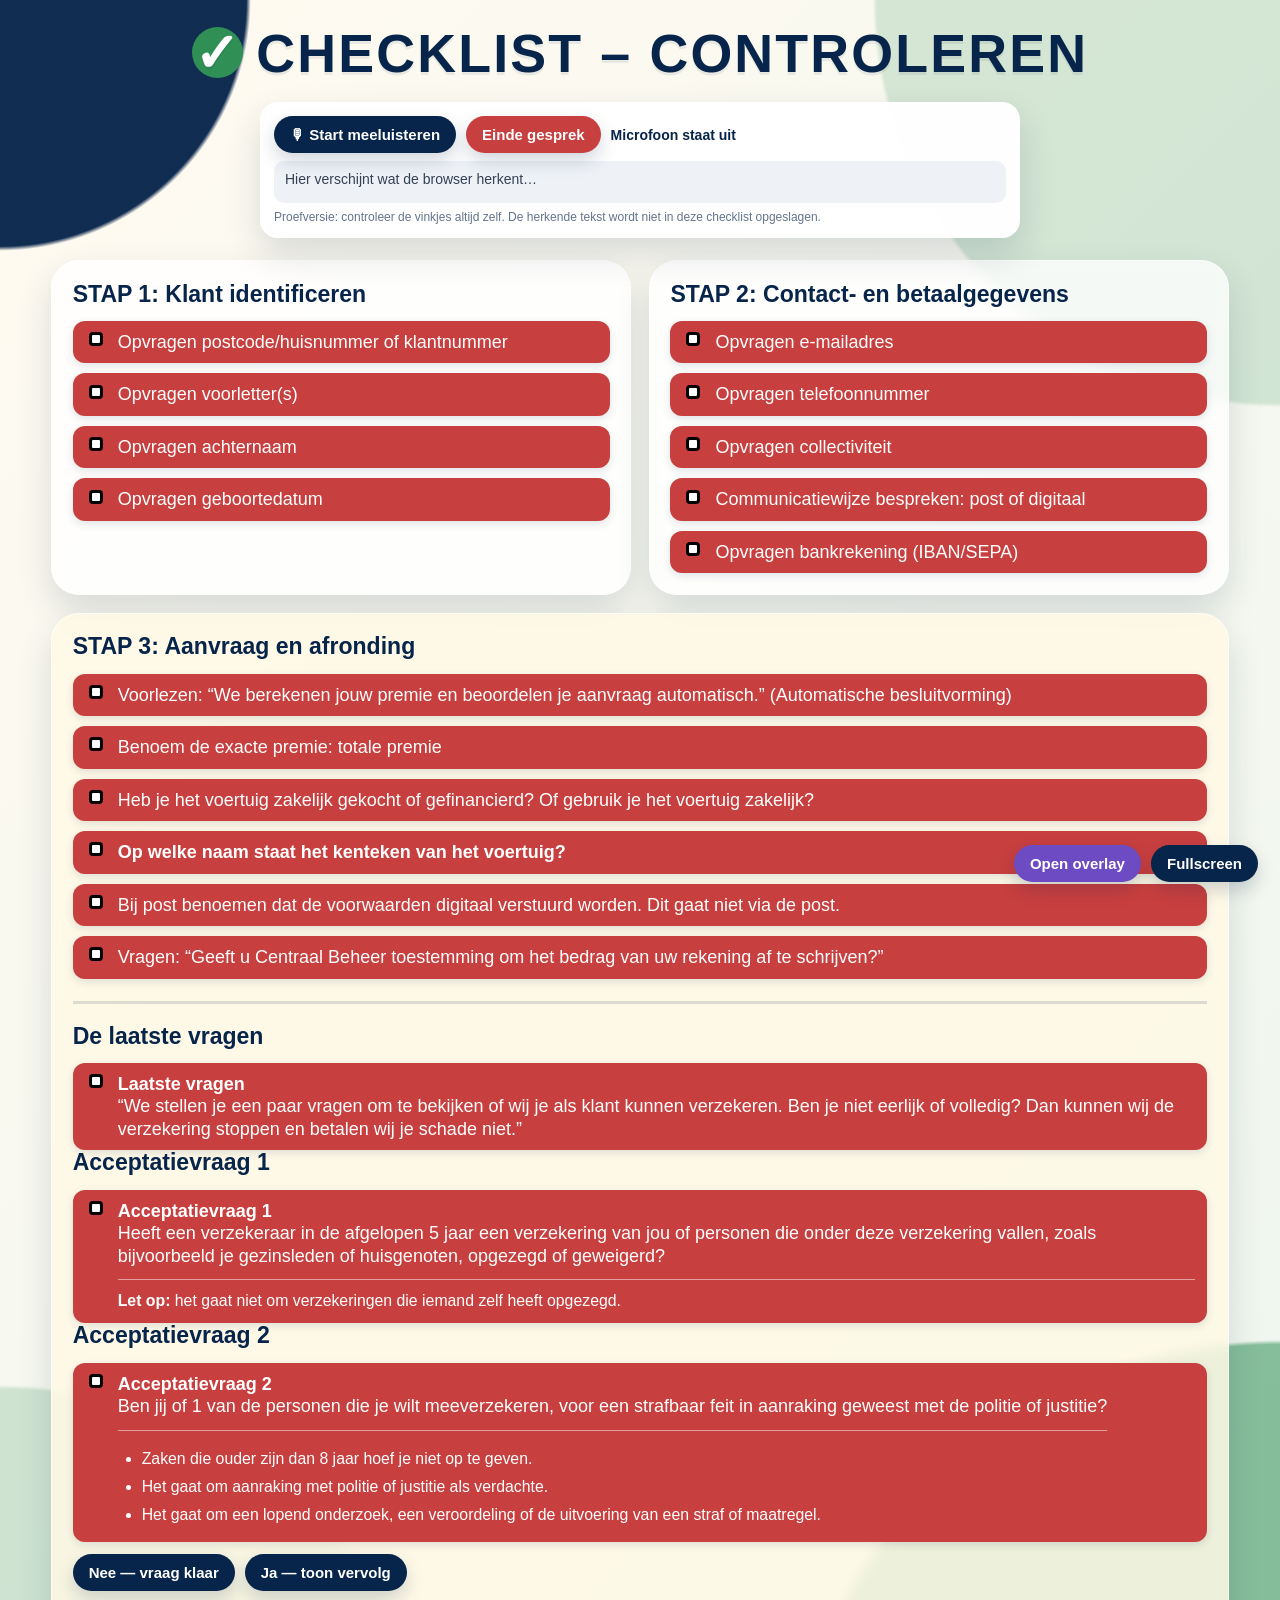
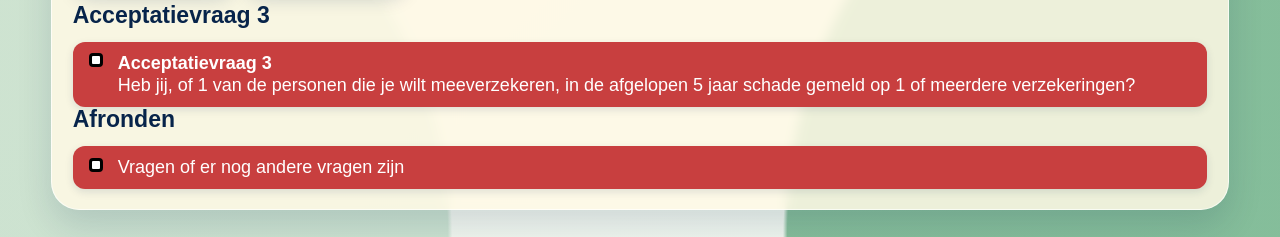
==== index.html @ 8cf4a61c "Improve compliance speech reset and vehicle detection" ====
<!doctype html>
<html lang="nl">
<head>
  <meta charset="utf-8">
  <meta name="viewport" content="width=device-width, initial-scale=1">
  <title>Checklist – Controleren</title>
  <style>
    :root {
      --navy: #07244a;
      --green: #2f8f55;
      --gold: #d8a319;
      --bg: #f7f3e9;
      --card: rgba(255,255,255,.78);
      --shadow: 0 16px 35px rgba(7, 36, 74, .14);
    }

    * { box-sizing: border-box; }

    body {
      margin: 0;
      min-height: 100vh;
      font-family: Arial, Helvetica, sans-serif;
      color: var(--navy);
      background:
        radial-gradient(circle at top left, rgba(7,36,74,.96) 0 11%, transparent 11.2%),
        radial-gradient(circle at top right, rgba(47,143,85,.18) 0 18%, transparent 18.2%),
        radial-gradient(circle at bottom right, rgba(47,143,85,.55) 0 22%, transparent 22.2%),
        radial-gradient(circle at bottom left, rgba(47,143,85,.20) 0 20%, transparent 20.2%),
        linear-gradient(135deg, #fffaf0, #edf6ef);
      overflow: auto;
    }

    .page {
      width: 100vw;
      min-height: 100vh;
      padding: clamp(18px, 2.1vw, 36px);
      display: flex;
      flex-direction: column;
      gap: clamp(14px, 1.7vw, 26px);
    }

    header {
      text-align: center;
      flex: 0 0 auto;
    }

    h1 {
      margin: 0;
      font-size: clamp(32px, 4.2vw, 72px);
      letter-spacing: .04em;
      text-transform: uppercase;
      line-height: 1;
      text-shadow: 0 3px 0 rgba(7,36,74,.08);
    }

    .tick {
      display: inline-grid;
      place-items: center;
      width: .95em;
      height: .95em;
      border-radius: 50%;
      background: var(--green);
      color: white;
      margin-right: .25em;
      font-weight: 900;
    }

    main {
      flex: 1 1 auto;
      display: grid;
      grid-template-columns: 1fr 1fr;
      gap: clamp(14px, 1.4vw, 24px);
      align-content: center;
      max-width: 1500px;
      width: min(92vw, 1500px);
      margin: 0 auto;
    }

    .card {
      background: var(--card);
      border-radius: 28px;
      padding: clamp(18px, 1.6vw, 28px);
      box-shadow: var(--shadow);
      backdrop-filter: blur(6px);
      border: 1px solid rgba(255,255,255,.65);
      min-height: 165px;
    }

    .wide {
      grid-column: 1 / -1;
      background: rgba(255, 249, 229, .85);
    }

    .acceptance-section {
      margin-top: 22px;
      padding-top: 20px;
      border-top: 3px solid rgba(7,36,74,.14);
    }

    .acceptance-intro,
    .question-note,
    .yes-options {
      margin: 10px 0;
      padding: 14px 16px;
      border-radius: 14px;
      color: #182b45;
      background: rgba(255,255,255,.72);
      font-size: clamp(16px, 1.15vw, 21px);
      line-height: 1.45;
    }

    .question-note { background: #fff5d6; }

    .question-subtext {
      display: block;
      margin-top: 12px;
      padding-top: 10px;
      border-top: 1px solid rgba(255,255,255,.5);
      font-size: .88em;
      line-height: 1.45;
    }

    .question-subtext ul {
      margin: 7px 0 0;
      padding-left: 24px;
    }

    .question-subtext li { margin: 5px 0; }

    .answer-buttons {
      display: flex;
      gap: 10px;
      margin: 12px 0;
    }

    .answer-buttons button.selected { outline: 4px solid var(--gold); }

    .yes-options[hidden] { display: none; }

    .yes-options ol {
      margin: 8px 0 0;
      padding-left: 28px;
    }

    .yes-options li { margin: 7px 0; }

    h2 {
      margin: 0 0 14px;
      font-size: clamp(22px, 1.8vw, 34px);
      line-height: 1.1;
    }

    .checks {
      display: grid;
      gap: 10px;
    }

    .checkline {
      display: flex;
      align-items: flex-start;
      gap: 12px;
      font-size: clamp(18px, 1.35vw, 25px);
      line-height: 1.25;
      cursor: pointer;
      user-select: none;
      padding: 10px 12px;
      border-radius: 12px;
      color: white;
      background: #c83f3f;
      box-shadow: 0 3px 8px rgba(7, 36, 74, .12);
      transition: background-color .18s ease, transform .12s ease;
    }

    .checkline:hover { transform: translateY(-1px); }

    .checkline:has(input[type="checkbox"]:checked) {
      background: var(--green);
    }

    input[type="checkbox"] {
      appearance: none;
      width: 1.05em;
      height: 1.05em;
      margin-top: .1em;
      border: 3px solid currentColor;
      border-radius: 4px;
      background: white;
      flex: 0 0 auto;
      display: grid;
      place-items: center;
      cursor: pointer;
    }

    input[type="checkbox"]::after {
      content: "✓";
      color: var(--green);
      font-size: .85em;
      font-weight: 900;
      transform: scale(0);
      transition: transform .12s ease;
    }

    input[type="checkbox"]:checked {
      background: white;
      border-color: white;
    }

    input[type="checkbox"]:checked::after {
      transform: scale(1);
    }

    input[type="checkbox"]:checked + span {
      text-decoration: none;
      opacity: 1;
    }

    .buttons {
      position: fixed;
      right: 22px;
      bottom: 18px;
      display: flex;
      gap: 10px;
    }

    button {
      border: 0;
      border-radius: 999px;
      padding: 10px 16px;
      font-size: 15px;
      font-weight: 700;
      color: white;
      background: var(--navy);
      cursor: pointer;
      box-shadow: 0 8px 18px rgba(7,36,74,.18);
    }

    button:hover { filter: brightness(1.1); }

    button:disabled {
      cursor: default;
      opacity: .75;
    }

    #endButton { background: #c83f3f; }

    #overlayButton { background: #6d4bc3; }

    .speech-panel {
      position: sticky;
      top: 10px;
      width: min(760px, 92vw);
      margin: 0 auto;
      padding: 14px;
      border-radius: 18px;
      background: rgba(255,255,255,.94);
      box-shadow: var(--shadow);
      z-index: 10;
      transition: width .2s ease, padding .2s ease;
    }

    .speech-panel.listening {
      width: min(420px, 92vw);
      padding: 10px 12px;
    }

    .speech-panel.listening .speech-controls { margin-bottom: 0; }

    .speech-panel.listening #transcript,
    .speech-panel.listening .speech-note {
      display: none;
    }

    .speech-controls {
      display: flex;
      flex-wrap: wrap;
      align-items: center;
      gap: 10px;
      margin-bottom: 8px;
    }

    #listenButton.listening { background: #c83f3f; }

    #listenStatus {
      font-size: 14px;
      font-weight: 700;
    }

    #transcript {
      min-height: 42px;
      max-height: 86px;
      overflow-y: auto;
      padding: 9px 11px;
      border-radius: 10px;
      color: #334155;
      background: #eef2f7;
      font-size: 14px;
      line-height: 1.35;
    }

    .speech-note {
      margin: 7px 0 0;
      color: #64748b;
      font-size: 12px;
    }

    @media (max-width: 900px) {
      body { overflow: auto; }
      .page { height: auto; min-height: 100vh; }
      main { grid-template-columns: 1fr; }
      .wide { grid-column: auto; }
      .speech-panel { width: min(760px, 92vw); }
      .speech-panel.listening { width: min(420px, 92vw); }
    }
  </style>
</head>
<body>
  <div class="page">
    <header>
      <h1><span class="tick">✓</span>Checklist – Controleren</h1>
    </header>

    <aside class="speech-panel" aria-label="Spraakherkenning">
      <div class="speech-controls">
        <button id="listenButton" type="button" onclick="startListening()">🎙 Start meeluisteren</button>
        <button id="endButton" type="button" onclick="endConversation()">Einde gesprek</button>
        <span id="listenStatus">Microfoon staat uit</span>
      </div>
      <div id="transcript" aria-live="polite">Hier verschijnt wat de browser herkent…</div>
      <p class="speech-note">Proefversie: controleer de vinkjes altijd zelf. De herkende tekst wordt niet in deze checklist opgeslagen.</p>
    </aside>

    <main>
      <section class="card">
        <h2>STAP 1: Klant identificeren</h2>
        <div class="checks">
          <label class="checkline"><input type="checkbox" id="check_1_0"><span>Opvragen postcode/huisnummer of klantnummer</span></label>
          <label class="checkline"><input type="checkbox" id="check_1_1"><span>Opvragen voorletter(s)</span></label>
          <label class="checkline"><input type="checkbox" id="check_1_2"><span>Opvragen achternaam</span></label>
          <label class="checkline"><input type="checkbox" id="check_1_3"><span>Opvragen geboortedatum</span></label>
        </div>
      </section>

      <section class="card">
        <h2>STAP 2: Contact- en betaalgegevens</h2>
        <div class="checks">
          <label class="checkline"><input type="checkbox" id="check_2_0"><span>Opvragen e-mailadres</span></label>
          <label class="checkline"><input type="checkbox" id="check_2_1"><span>Opvragen telefoonnummer</span></label>
          <label class="checkline"><input type="checkbox" id="check_2_2"><span>Opvragen collectiviteit</span></label>
          <label class="checkline"><input type="checkbox" id="check_2_4"><span>Communicatiewijze bespreken: post of digitaal</span></label>
          <label class="checkline"><input type="checkbox" id="check_2_3"><span>Opvragen bankrekening (IBAN/SEPA)</span></label>
        </div>
      </section>

      <section class="card wide">
        <h2>STAP 3: Aanvraag en afronding</h2>
        <div class="checks">
          <label class="checkline"><input type="checkbox" id="check_3_0"><span>Voorlezen: “We berekenen jouw premie en beoordelen je aanvraag automatisch.” (Automatische besluitvorming)</span></label>
          <label class="checkline"><input type="checkbox" id="check_3_1"><span>Benoem de exacte premie: totale premie</span></label>
          <label class="checkline"><input type="checkbox" id="check_3_1a"><span>Heb je het voertuig zakelijk gekocht of gefinancierd? Of gebruik je het voertuig zakelijk?</span></label>
          <label class="checkline"><input type="checkbox" id="check_3_1b"><span><strong>Op welke naam staat het kenteken van het voertuig?</strong></span></label>
          <label class="checkline"><input type="checkbox" id="check_3_2"><span>Bij post benoemen dat de voorwaarden digitaal verstuurd worden. Dit gaat niet via de post.</span></label>
          <label class="checkline"><input type="checkbox" id="check_3_3"><span>Vragen: “Geeft u Centraal Beheer toestemming om het bedrag van uw rekening af te schrijven?”</span></label>
        </div>

        <div class="acceptance-section">
          <h2>De laatste vragen</h2>
          <label class="checkline">
            <input type="checkbox" id="check_3_4">
            <span><strong>Laatste vragen</strong><br>“We stellen je een paar vragen om te bekijken of wij je als klant kunnen verzekeren. Ben je niet eerlijk of volledig? Dan kunnen wij de verzekering stoppen en betalen wij je schade niet.”</span>
          </label>

          <h2>Acceptatievraag 1</h2>
          <label class="checkline">
            <input type="checkbox" id="check_3_5">
            <span><strong>Acceptatievraag 1</strong><br>Heeft een verzekeraar in de afgelopen 5 jaar een verzekering van jou of personen die onder deze verzekering vallen, zoals bijvoorbeeld je gezinsleden of huisgenoten, opgezegd of geweigerd?
              <span class="question-subtext"><strong>Let op:</strong> het gaat niet om verzekeringen die iemand zelf heeft opgezegd.</span>
            </span>
          </label>

          <h2>Acceptatievraag 2</h2>
          <label class="checkline">
            <input type="checkbox" id="check_3_6">
            <span><strong>Acceptatievraag 2</strong><br>Ben jij of 1 van de personen die je wilt meeverzekeren, voor een strafbaar feit in aanraking geweest met de politie of justitie?
              <span class="question-subtext">
                <ul>
                  <li>Zaken die ouder zijn dan 8 jaar hoef je niet op te geven.</li>
                  <li>Het gaat om aanraking met politie of justitie als verdachte.</li>
                  <li>Het gaat om een lopend onderzoek, een veroordeling of de uitvoering van een straf of maatregel.</li>
                </ul>
              </span>
            </span>
          </label>
          <div class="answer-buttons" aria-label="Antwoord op acceptatievraag 2">
            <button type="button" id="criminalNo" onclick="setCriminalAnswer(false)">Nee — vraag klaar</button>
            <button type="button" id="criminalYes" onclick="setCriminalAnswer(true)">Ja — toon vervolg</button>
          </div>
          <div class="yes-options" id="criminalOptions" hidden>
            <label class="checkline">
              <input type="checkbox" id="check_3_6_sub">
              <span><strong>Vervolg bij antwoord “Ja”</strong><br>Lees alle onderstaande subcategorieën voor.</span>
            </label>
            <ol>
              <li>Ontzegging van de rij- of vaarbevoegdheid (alleen bij verkeersproducten)</li>
              <li>Diefstal, inbraak, verduistering, heling, bedrog, oplichting, valsheid in geschrifte</li>
              <li>Vernieling, brandstichting, bedreiging, afpersing, chantage, stalking, gewapende overval</li>
              <li>Mishandeling, doodslag, moord</li>
              <li>Vrijheidsberoving, mensenhandel</li>
              <li>Aanranding, verkrachting, ontucht met minderjarigen, bezit van kinderporno</li>
              <li>Bezit of handel in wapens, munitie, vuurwerk</li>
              <li>Bezit, kweken, vervaardigen, handelen, doorvoeren of invoeren van drugs</li>
              <li>Misdrijven die te maken hebben met terrorisme, witwassen of deelname aan een criminele organisatie</li>
              <li>Milieumisdrijven</li>
              <li>Alle vormen van fraude en cybercriminaliteit</li>
            </ol>
          </div>

          <h2>Acceptatievraag 3</h2>
          <label class="checkline">
            <input type="checkbox" id="check_3_7">
            <span><strong>Acceptatievraag 3</strong><br>Heb jij, of 1 van de personen die je wilt meeverzekeren, in de afgelopen 5 jaar schade gemeld op 1 of meerdere verzekeringen?</span>
          </label>

          <h2>Afronden</h2>
          <label class="checkline"><input type="checkbox" id="check_3_8"><span>Vragen of er nog andere vragen zijn</span></label>
        </div>
      </section>
    </main>

    <div class="buttons">
      <button id="overlayButton" type="button" onclick="openOverlay()">Open overlay</button>
      <button onclick="toggleFullscreen()">Fullscreen</button>
    </div>
  </div>

  <script>
    const boxes = Array.from(document.querySelectorAll('input[type="checkbox"]'));
    const SpeechRecognition = window.SpeechRecognition || window.webkitSpeechRecognition;
    const listenButton = document.getElementById("listenButton");
    const listenStatus = document.getElementById("listenStatus");
    const transcript = document.getElementById("transcript");
    let recognition = null;
    let isListening = false;
    let rollingFinalText = "";
    let overlayWindow = null;
    let overlayOpenOnly = true;
    const strictWordProgress = {};
    const strictPreviewProgress = {};

    const vehicleObjects = [
      { key: "bestelauto", label: "bestelauto", article: "de", aliases: ["bestelauto", "bestelwagen"] },
      { key: "motor", label: "motor", article: "de", aliases: ["motorfiets", "motor"] },
      { key: "brommer", label: "brommer", article: "de", aliases: ["bromfiets", "brommer"] },
      { key: "snorfiets", label: "snorfiets", article: "de", aliases: ["snorfiets"] },
      { key: "scooter", label: "scooter", article: "de", aliases: ["scooter"] },
      { key: "camper", label: "camper", article: "de", aliases: ["camper", "kampeerauto"] },
      { key: "caravan", label: "caravan", article: "de", aliases: ["caravan"] },
      { key: "aanhanger", label: "aanhanger", article: "de", aliases: ["aanhangwagen", "aanhanger", "trailer"] },
      { key: "oldtimer", label: "oldtimer", article: "de", aliases: ["oldtimer"] },
      { key: "auto", label: "auto", article: "de", aliases: ["personenauto", "auto", "wagen"] }
    ];
    const genericVehicleObject = { key: "voertuig", label: "voertuig", article: "het", aliases: [] };
    let currentVehicleObject = genericVehicleObject;

    function vehiclePhrase() {
      return `${currentVehicleObject.article} ${currentVehicleObject.label}`;
    }

    function detectVehicleObject(text) {
      const normalized = normalizeSpeech(text);
      if (!normalized) return null;
      const matches = [];
      vehicleObjects.forEach(object => object.aliases.forEach(alias => {
        const term = normalizeSpeech(alias);
        const pattern = new RegExp(`(^|\\s)${term.replace(/[.*+?^${}()|[\\]\\]/g, "\\$&")}($|\\s)`);
        if (pattern.test(normalized)) matches.push({ object, length: term.length });
      }));
      matches.sort((a, b) => b.length - a.length);
      return matches[0]?.object || null;
    }

    function containsVehicleObject(text) {
      return Boolean(detectVehicleObject(text));
    }

    function updateVehicleObjectUI() {
      const phrase = vehiclePhrase();
      const businessBox = document.getElementById("check_3_1a");
      const registrationBox = document.getElementById("check_3_1b");
      const businessText = `Heb je ${phrase} zakelijk gekocht of gefinancierd? Of gebruik je ${phrase} zakelijk?`;
      const registrationText = `Op welke naam staat het kenteken van ${phrase}?`;

      const businessLabel = businessBox?.closest(".checkline")?.querySelector(":scope > span");
      if (businessLabel) businessLabel.textContent = businessText;
      const registrationLabel = registrationBox?.closest(".checkline")?.querySelector(":scope > span");
      if (registrationLabel) registrationLabel.innerHTML = `<strong>${registrationText}</strong>`;

      if (overlayWindow && !overlayWindow.closed) {
        const businessOverlay = overlayWindow.document.querySelector('[data-check-id="check_3_1a"] > span');
        if (businessOverlay) businessOverlay.textContent = businessText;
        const registrationOverlay = overlayWindow.document.querySelector('[data-check-id="check_3_1b"] > span');
        if (registrationOverlay) registrationOverlay.innerHTML = `<strong>${registrationText}</strong>`;
      }
    }

    function setVehicleObject(object) {
      if (!object || currentVehicleObject.key === object.key) return;
      currentVehicleObject = object;
      updateVehicleObjectUI();
    }

    function resetVehicleObject() {
      currentVehicleObject = genericVehicleObject;
      updateVehicleObjectUI();
    }

    function updateVehicleObjectFromSpeech(text) {
      if (!document.getElementById("check_3_0")?.checked) return;
      const detected = detectVehicleObject(text);
      if (detected) setVehicleObject(detected);
    }

    const strictReadingTargets = {
      check_3_4: "We stellen je een paar vragen om te bekijken of wij je als klant kunnen verzekeren. Ben je niet eerlijk of volledig? Dan kunnen wij de verzekering stoppen en betalen wij je schade niet.",
      check_3_5: "Heeft een verzekeraar in de afgelopen 5 jaar een verzekering van jou of personen die onder deze verzekering vallen, zoals bijvoorbeeld je gezinsleden of huisgenoten, opgezegd of geweigerd? Het gaat niet om verzekeringen die iemand zelf heeft opgezegd.",
      check_3_6: "Ben jij of 1 van de personen die je wilt meeverzekeren, voor een strafbaar feit in aanraking geweest met de politie of justitie? Zaken die ouder zijn dan 8 jaar hoef je niet op te geven. Het gaat om aanraking met politie of justitie als verdachte. Het gaat om een lopend onderzoek, een veroordeling of de uitvoering van een straf of maatregel.",
      check_3_6_sub: "Ontzegging van de rij- of vaarbevoegdheid alleen bij verkeersproducten. Diefstal, inbraak, verduistering, heling, bedrog, oplichting, valsheid in geschrifte. Vernieling, brandstichting, bedreiging, afpersing, chantage, stalking, gewapende overval. Mishandeling, doodslag, moord. Vrijheidsberoving, mensenhandel. Aanranding, verkrachting, ontucht met minderjarigen, bezit van kinderporno. Bezit of handel in wapens, munitie, vuurwerk. Bezit, kweken, vervaardigen, handelen, doorvoeren of invoeren van drugs. Misdrijven die te maken hebben met terrorisme, witwassen of deelname aan een criminele organisatie. Milieumisdrijven. Alle vormen van fraude en cybercriminaliteit.",
      check_3_7: "Heb jij, of 1 van de personen die je wilt meeverzekeren, in de afgelopen 5 jaar schade gemeld op 1 of meerdere verzekeringen?",
      check_3_8: "Heeft u nog andere vragen?"
    };

    const speechRules = {
      check_1_0: ["postcode", "huisnummer", "klantnummer"],
      check_1_1: ["voorletter", "voorletters", "initialen"],
      check_1_2: ["achternaam", "familienaam"],
      check_1_3: ["geboortedatum", "wanneer bent u geboren"],
      check_2_0: ["e-mailadres", "emailadres", "e mail adres"],
      check_2_1: ["telefoonnummer", "mobiele nummer"],
      check_2_2: ["collectief", "collectiviteit"],
      check_2_3: ["bankrekening", "iban", "sepa", "rekeningnummer"],
      check_2_4: ["communicatiewijze", "communicatie wijze", "communicatievoorkeur", "communicatie voorkeur", "wijze staat digitaal", "communicatie staat digitaal", "wijze is post", "wijze is digitaal", "post of digitaal"],
      check_3_0: ["berekenen jouw premie", "beoordelen je aanvraag automatisch", "automatische besluitvorming"],
      check_3_1: ["exacte premie", "totale premie", "totaalpremie", "de premie is", "jouw premie wordt", "uw premie wordt"],
      check_3_1a: ["zakelijk gekocht", "zakelijk gefinancierd", "zakelijk"],
      check_3_1b: ["op welke naam staat het kenteken", "naam staat het kenteken", "kenteken staat op naam"],
      check_3_2: ["voorwaarden digitaal", "niet via de post", "niet per post"],
      check_3_3: ["centraal beheer toestemming", "bedrag van uw rekening af te schrijven", "toestemming om af te schrijven"],
      check_3_4: ["betalen wij je schade niet", "betalen we je schade niet"],
      check_3_5: ["zelf heeft opgezegd", "zelf hebben opgezegd"],
      check_3_6: ["uitvoering van een straf of maatregel"],
      check_3_6_sub: ["fraude en cybercriminaliteit"],
      check_3_7: ["een of meerdere verzekeringen", "1 of meerdere verzekeringen"],
      check_3_8: ["nog andere vragen", "heeft u nog vragen", "kan ik nog ergens mee helpen"]
    };

    function normalizeSpeech(text) {
      return text
        .toLocaleLowerCase("nl-NL")
        .normalize("NFD")
        .replace(/[\u0300-\u036f]/g, "")
        .replace(/[^a-z0-9]+/g, " ")
        .replace(/\s+/g, " ")
        .trim();
    }

    function normalizeStrictWord(word) {
      const normalized = normalizeSpeech(word);
      const numbers = { een:"1", vijf:"5", acht:"8" };
      const politeVariants = {
        je:"u_vorm", jij:"u_vorm", jou:"u_vorm", jouw:"u_vorm", u:"u_vorm", uw:"u_vorm",
        bent:"ben", heeft:"heb", hoeft:"hoef", wil:"wilt",
        bekijken:"kijken", we:"wij"
      };
      return numbers[normalized] || politeVariants[normalized] || normalized;
    }

    function strictWords(id) {
      return (strictReadingTargets[id] || "").split(/\s+/).filter(Boolean);
    }

    function strictTokens(id) {
      return strictWords(id).map(normalizeStrictWord).filter(Boolean);
    }

    function strictSpokenTokens(text) {
      const normalized = normalizeSpeech(text)
        // Toegestane natuurlijke varianten in de introductie van de laatste vragen.
        .replace(/\bbetalen\s+(?:we|wij)\s+de\s+schade\s+niet\b/g, "betalen wij je schade niet")
        // Edge splitst Nederlandse samenstellingen soms in twee woorden of
        // herkent het enkelvoud terwijl de zichtbare tekst meervoud gebruikt.
        .replace(/\bverkeers\s*product(?:en)?\b/g, "verkeersproducten")
        .replace(/\bvaar\s+bevoegdheid\b/g, "vaarbevoegdheid")
        .replace(/\brij\s+bevoegdheid\b/g, "rijbevoegdheid");
      return normalized.split(/\s+/).filter(Boolean).map(normalizeStrictWord);
    }

    function calculateStrictProgress(box, text, startProgress) {
      const expected = strictTokens(box.id);
      const spoken = strictSpokenTokens(text);
      let progress = startProgress || 0;
      spoken.forEach(word => {
        // Bij acceptatievraag 2 mag de tweede inleiding worden samengevoegd:
        // "...als verdachte, een lopend onderzoek..." is gelijkwaardig aan
        // "...als verdachte. Het gaat om een lopend onderzoek...".
        const maySkipRepeatedIntro = box.id === "check_3_6" &&
          expected[progress - 1] === "verdachte" &&
          expected[progress] === "het" &&
          expected[progress + 1] === "gaat" &&
          expected[progress + 2] === "om" &&
          word === expected[progress + 3];
        if (maySkipRepeatedIntro) progress += 3;
        if (progress < expected.length && word === expected[progress]) progress++;
      });
      return progress;
    }

    function hasAny(text, alternatives) {
      return alternatives.some(value => text.includes(value));
    }

    const flexibleMatchers = {
      check_2_0: text => hasAny(text, ["e mail adres", "email adres", "emailadres", "e mailadres", "mail adres", "mailadres"]),
      check_2_4: text => hasAny(text, ["communicatiewijze", "communicatie wijze", "communicatievoorkeur", "communicatie voorkeur"]) && hasAny(text, ["post", "digitaal"]),
      check_3_0: text => text.includes("premie") && hasAny(text, ["automatisch", "beoordelen", "besluitvorming"]),
      check_3_1: text => text.includes("premie") && hasAny(text, ["exacte", "totaal", "totale"]),
      check_3_1a: text => text.includes("zakelijk") && (containsVehicleObject(text) || currentVehicleObject.key !== "voertuig"),
      check_3_1b: text => text.includes("kenteken") && hasAny(text, ["welke naam", "op naam", "naam staat"]),
      check_3_2: text => text.includes("voorwaarden") && hasAny(text, ["digitaal", "niet via de post", "niet per post"]),
      check_3_3: text => text.includes("toestemming") && hasAny(text, ["afschrijven", "af te schrijven", "rekening"]),
      check_3_4: text => hasAny(text, ["eerlijk", "volledig"]) && hasAny(text, ["schade niet", "verzekering stoppen"]),
      check_3_5: text => text.includes("zelf") && text.includes("verzeker") && hasAny(text, ["opgezegd", "op gezegd", "opzegde"]),
      check_3_6: text => hasAny(text, ["uitvoering", "uitvoeren", "uitvoer"]) && hasAny(text, ["straf", "maatregel"]),
      check_3_6_sub: text => hasAny(text, ["fraude en cybercriminaliteit", "fraude of cybercriminaliteit", "cyber criminaliteit"]),
      check_3_7: text => hasAny(text, ["schade gemeld", "schades gemeld", "schademelding"]) && text.includes("verzeker")
    };

    boxes.forEach(box => {
      const saved = localStorage.getItem("werkcheck_" + box.id);
      box.checked = saved === "true";
      box.addEventListener("change", () => {
        localStorage.setItem("werkcheck_" + box.id, box.checked);
        if (!box.checked && strictReadingTargets[box.id]) {
          strictWordProgress[box.id] = 0;
          strictPreviewProgress[box.id] = 0;
        }
        // Woorden die bij de vorige actieve regel zijn uitgesproken mogen
        // nooit doorschuiven naar de volgende rode balk.
        rollingFinalText = "";
        syncOverlay();
      });
    });

    function detectCommunicationMode(text) {
      const normalized = normalizeSpeech(text);
      const mentionsPost = /\bpost\b/.test(normalized);
      const mentionsDigital = /\bdigitaal\b/.test(normalized);
      if (mentionsPost && !mentionsDigital) return "post";
      if (mentionsDigital && !mentionsPost) return "digital";
      return null;
    }

    function applyCommunicationMode(mode) {
      const conditionBox = document.getElementById("check_3_2");
      const conditionRow = conditionBox.closest(".checkline");
      conditionRow.hidden = mode !== "post";

      if (mode === "digital" && !conditionBox.checked) {
        conditionBox.checked = true;
        conditionBox.dispatchEvent(new Event("change"));
      }
      if (mode === "post" && conditionBox.checked) {
        conditionBox.checked = false;
        conditionBox.dispatchEvent(new Event("change"));
      }
      syncOverlay();
    }

    function setCommunicationMode(mode) {
      if (mode) localStorage.setItem("communication_mode", mode);
      else localStorage.removeItem("communication_mode");
      applyCommunicationMode(mode);
    }

    function resetChecks() {
      boxes.forEach(box => {
        box.checked = false;
        localStorage.setItem("werkcheck_" + box.id, "false");
        if (strictReadingTargets[box.id]) {
          strictWordProgress[box.id] = 0;
          strictPreviewProgress[box.id] = 0;
        }
      });
      resetVehicleObject();
      setCommunicationMode(null);
      setCriminalAnswer(null);
      syncOverlay();
    }

    function setCriminalAnswer(answer) {
      const options = document.getElementById("criminalOptions");
      const yesButton = document.getElementById("criminalYes");
      const noButton = document.getElementById("criminalNo");
      const previousAnswer = localStorage.getItem("criminal_answer");
      yesButton.classList.toggle("selected", answer === true);
      noButton.classList.toggle("selected", answer === false);
      options.hidden = answer !== true;

      if (answer === null) {
        localStorage.removeItem("criminal_answer");
        syncOverlay();
        return;
      }

      localStorage.setItem("criminal_answer", answer ? "yes" : "no");
      const questionBox = document.getElementById("check_3_6");
      if (!questionBox.checked) {
        questionBox.checked = true;
        questionBox.dispatchEvent(new Event("change"));
      }

      const followUpBox = document.getElementById("check_3_6_sub");
      if (answer === false && !followUpBox.checked) {
        followUpBox.checked = true;
        followUpBox.dispatchEvent(new Event("change"));
      }
      if (answer === true && previousAnswer === "no" && followUpBox.checked) {
        followUpBox.checked = false;
        followUpBox.dispatchEvent(new Event("change"));
      }
      syncOverlay();
    }

    function processAcceptanceAnswer(text) {
      const questionBox = document.getElementById("check_3_6");
      if (!questionBox.checked || localStorage.getItem("criminal_answer") !== null) return;

      const normalized = normalizeSpeech(text);
      const yesAnswer = /^(ja|ja hoor|jazeker)\b/.test(normalized) || /\b(ja|ja hoor|jazeker)$/.test(normalized);
      const noAnswer = /^(nee|nee hoor)\b/.test(normalized) || /\b(nee|nee hoor)$/.test(normalized);
      if (yesAnswer && !noAnswer) setCriminalAnswer(true);
      if (noAnswer && !yesAnswer) setCriminalAnswer(false);
    }

    function processStrictReading(box, text) {
      const expected = strictTokens(box.id);
      const progress = calculateStrictProgress(box, text, strictWordProgress[box.id] || 0);
      strictWordProgress[box.id] = progress;
      strictPreviewProgress[box.id] = progress;
      syncOverlay();
      if (progress >= expected.length && expected.length) {
        box.checked = true;
        box.dispatchEvent(new Event("change"));
        rollingFinalText = "";
      }
    }

    function previewStrictReading(text) {
      const box = boxes.find(item =>
        /^check_3_/.test(item.id) &&
        !item.checked &&
        !item.closest(".checkline").hidden
      );
      if (!box || !strictReadingTargets[box.id]) return;
      const preview = calculateStrictProgress(box, text, strictWordProgress[box.id] || 0);
      strictPreviewProgress[box.id] = Math.max(strictPreviewProgress[box.id] || 0, preview);
      updateStrictOverlayProgress(box, strictPreviewProgress[box.id]);
    }

    function speechMatchFor(box, text, normalized) {
      const phrases = speechRules[box.id] || [];
      const communicationMode = box.id === "check_2_4" ? detectCommunicationMode(text) : null;
      const exactMatch = box.id === "check_2_4"
        ? communicationMode !== null
        : phrases.some(phrase => normalized.includes(normalizeSpeech(phrase)));
      const flexibleMatch = box.id === "check_2_4"
        ? false
        : flexibleMatchers[box.id]?.(normalized) || false;
      return { matched: exactMatch || flexibleMatch, communicationMode };
    }

    function completeSpeechBox(box, communicationMode = null) {
      if (communicationMode) setCommunicationMode(communicationMode);
      box.checked = true;
      box.dispatchEvent(new Event("change"));
      box.closest(".checkline").animate(
          [{ transform: "scale(1)" }, { transform: "scale(1.025)" }, { transform: "scale(1)" }],
          { duration: 420 }
      );
    }

    function processSpeech(text) {
      const normalized = normalizeSpeech(text);

      // Stap 1 en 2 mogen door elkaar worden afgehandeld. Zolang daar nog
      // een zichtbare rode balk staat, blijft stap 3 volledig geblokkeerd.
      const freeOrderBoxes = boxes.filter(box =>
        /^check_[12]_/.test(box.id) &&
        !box.checked &&
        !box.closest(".checkline").hidden
      );
      if (freeOrderBoxes.length) {
        let matchedAny = false;
        freeOrderBoxes.forEach(box => {
          const match = speechMatchFor(box, text, normalized);
          if (!match.matched) return;
          completeSpeechBox(box, match.communicationMode);
          matchedAny = true;
        });
        if (matchedAny) rollingFinalText = "";
        return;
      }

      // Vanaf stap 3 luistert uitsluitend de eerste nog openstaande rode balk.
      const activeBox = boxes.find(box =>
        /^check_3_/.test(box.id) &&
        !box.checked &&
        !box.closest(".checkline").hidden
      );
      if (!activeBox) return;

      if (strictReadingTargets[activeBox.id]) {
        processStrictReading(activeBox, text);
        return;
      }

      const match = speechMatchFor(activeBox, text, normalized);
      if (match.matched) {
        completeSpeechBox(activeBox, match.communicationMode);
        // Een volgende regel mag alleen luisteren naar tekst die ná het
        // afronden van de huidige rode balk wordt uitgesproken.
        rollingFinalText = "";
      }
    }

    function setupRecognition() {
      if (!SpeechRecognition) return false;
      recognition = new SpeechRecognition();
      recognition.lang = "nl-NL";
      recognition.continuous = true;
      recognition.interimResults = true;

      recognition.onresult = event => {
        let finalText = "";
        let interimText = "";
        for (let i = event.resultIndex; i < event.results.length; i++) {
          const words = event.results[i][0].transcript;
          if (event.results[i].isFinal) finalText += words + " ";
          else interimText += words;
        }
        const heard = (finalText || interimText).trim();
        if (heard) {
          transcript.textContent = heard;
        }
        if (finalText.trim()) {
          // Het voertuig wordt gespreksspecifiek herkend zodra de automatische
          // besluitvorming is afgerond. Hierdoor veranderen objectgebonden
          // vragen direct mee met auto, motor, brommer, camper, caravan, enz.
          updateVehicleObjectFromSpeech(finalText);
          // Controleer uitsluitend deze nieuwe, afgeronde spraakuiting.
          // Te vroeg uitgesproken woorden worden dus niet onthouden.
          rollingFinalText = finalText.trim();
          processSpeech(finalText);
          // Als juist deze uiting de automatische besluitvorming afrondde,
          // probeer objectherkenning daarna nogmaals.
          updateVehicleObjectFromSpeech(finalText);
          processAcceptanceAnswer(finalText);
        }
        if (interimText.trim()) {
          updateVehicleObjectFromSpeech(interimText);
          previewStrictReading(interimText);
        }
      };

      recognition.onerror = event => {
        if (event.error === "not-allowed") {
          isListening = false;
          updateListeningUI("Microfoontoegang geweigerd");
        } else if (event.error !== "no-speech") {
          listenStatus.textContent = "Fout: " + event.error;
        }
      };

      recognition.onend = () => {
        if (isListening) {
          try { startRecognition(); } catch (_) {}
        }
      };
      return true;
    }

    function startRecognition() {
      recognition.start();
    }

    function updateListeningUI(message) {
      document.querySelector(".speech-panel").classList.toggle("listening", isListening);
      listenButton.classList.toggle("listening", isListening);
      listenButton.disabled = isListening;
      listenButton.textContent = isListening ? "🎙 Meeluisteren actief" : "🎙 Start meeluisteren";
      listenStatus.textContent = message || (isListening ? "Luistert…" : "Microfoon staat uit");
      syncOverlay();
    }

    function overlayStyles() {
      return `
        :root { color-scheme: light; --navy:#07244a; --green:#2f8f55; --red:#c83f3f; --gold:#d8a319; }
        * { box-sizing:border-box; }
        body { margin:0; min-height:100vh; font-family:Arial,Helvetica,sans-serif; color:var(--navy); background:#f5f7f9; }
        .overlay-shell { min-height:100vh; display:flex; flex-direction:column; }
        .overlay-head { position:sticky; top:0; z-index:2; padding:12px; color:white; background:var(--navy); box-shadow:0 4px 14px rgba(7,36,74,.22); }
        .overlay-title { display:flex; align-items:center; justify-content:space-between; gap:10px; margin-bottom:9px; }
        .overlay-title strong { font-size:17px; }
        #overlayProgress { font-size:13px; font-weight:700; white-space:nowrap; }
        .overlay-controls { display:grid; grid-template-columns:1fr 1fr; gap:7px; }
        .overlay-controls button { min-height:38px; border:0; border-radius:10px; padding:8px; color:white; background:#31577d; font-weight:700; cursor:pointer; }
        #overlayListen.active { background:var(--red); }
        #overlayEnd { background:var(--red); }
        .overlay-filter { display:flex; align-items:center; gap:8px; margin-top:9px; font-size:13px; font-weight:700; cursor:pointer; }
        .overlay-filter input { width:17px; height:17px; }
        #overlayStatus { margin-top:8px; padding:7px 9px; border-radius:8px; background:rgba(255,255,255,.14); font-size:12px; font-weight:700; }
        #overlayList { display:grid; gap:8px; padding:10px; }
        .overlay-section { margin:8px 3px 0; font-size:12px; font-weight:900; letter-spacing:.04em; text-transform:uppercase; color:#607086; }
        .overlay-row { display:flex; align-items:flex-start; gap:9px; padding:10px; border-radius:11px; color:white; background:var(--red); font-size:14px; line-height:1.28; cursor:pointer; box-shadow:0 2px 6px rgba(7,36,74,.13); }
        .overlay-row.checked { background:var(--green); }
        .overlay-row.hidden { display:none; }
        .overlay-row input { width:20px; height:20px; margin:0; flex:0 0 auto; accent-color:var(--green); }
        .overlay-row strong { font-weight:800; }
        .strict-word { transition:color .22s ease, text-shadow .22s ease; }
        .strict-word.read { color:#baffc9; text-shadow:0 0 5px rgba(186,255,201,.35); }
        .overlay-empty { padding:30px 18px; text-align:center; color:var(--green); font-size:17px; font-weight:800; }
        .overlay-answer { display:grid; grid-template-columns:1fr 1fr; gap:7px; margin:-2px 10px 2px; }
        .overlay-answer button { min-height:36px; border:0; border-radius:9px; color:white; background:#31577d; font-weight:700; cursor:pointer; }
        .overlay-answer button.selected { outline:3px solid var(--gold); }
        .overlay-subcategories { margin:-2px 10px 4px; padding:12px 14px; border:2px solid var(--gold); border-radius:11px; background:#fff8dc; color:#182b45; font-size:13px; line-height:1.35; }
        .overlay-subcategories strong { display:block; margin-bottom:7px; }
        .overlay-subcategories ol { margin:0; padding-left:21px; }
        .overlay-subcategories li { margin:5px 0; }
      `;
    }

    function copyChecklistTextToOverlay(box, label) {
      const source = box.closest(".checkline")?.querySelector(":scope > span");
      if (source) label.innerHTML = source.innerHTML;
      else label.textContent = box.id;
      if (strictReadingTargets[box.id]) decorateStrictOverlayText(box, label);
    }

    function decorateStrictOverlayText(box, label) {
      const doc = label.ownerDocument;
      const expected = strictTokens(box.id);
      let expectedIndex = 0;
      const walker = doc.createTreeWalker(label, doc.defaultView.NodeFilter.SHOW_TEXT);
      const textNodes = [];
      while (walker.nextNode()) textNodes.push(walker.currentNode);

      textNodes.forEach(node => {
        const fragment = doc.createDocumentFragment();
        node.textContent.split(/(\s+)/).forEach(part => {
          if (!part || /^\s+$/.test(part)) {
            fragment.appendChild(doc.createTextNode(part));
            return;
          }
          const token = normalizeStrictWord(part);
          if (expectedIndex < expected.length && token === expected[expectedIndex]) {
            const word = doc.createElement("span");
            word.className = "strict-word";
            word.dataset.strictIndex = expectedIndex++;
            word.textContent = part;
            fragment.appendChild(word);
          } else {
            fragment.appendChild(doc.createTextNode(part));
          }
        });
        node.replaceWith(fragment);
      });
    }

    function updateStrictOverlayProgress(box, progress) {
      if (!overlayWindow || overlayWindow.closed) return;
      const targets = overlayWindow.document.querySelectorAll(
        `[data-check-id="${box.id}"], [data-strict-id="${box.id}"]`
      );
      targets.forEach(target => target.querySelectorAll(".strict-word").forEach(word => {
        word.classList.toggle("read", Number(word.dataset.strictIndex) < progress);
      }));
    }

    function overlaySectionFor(id) {
      if (id.startsWith("check_1_")) return "Stap 1 · Klant identificeren";
      if (id.startsWith("check_2_")) return "Stap 2 · Contact en betalen";
      return "Stap 3 · Aanvraag en afronding";
    }

    function buildOverlay() {
      if (!overlayWindow || overlayWindow.closed) return;
      const doc = overlayWindow.document;
      doc.head.innerHTML = `<meta charset="utf-8"><meta name="viewport" content="width=device-width,initial-scale=1"><title>Compliance overlay</title><style>${overlayStyles()}</style>`;
      doc.body.innerHTML = `
        <div class="overlay-shell">
          <header class="overlay-head">
            <div class="overlay-title"><strong>✓ Compliance</strong><span id="overlayProgress"></span></div>
            <div class="overlay-controls">
              <button id="overlayListen" type="button">🎙 Meeluisteren</button>
              <button id="overlayEnd" type="button">Einde gesprek</button>
            </div>
            <label class="overlay-filter"><input id="overlayFilter" type="checkbox" checked> Alleen openstaande punten</label>
            <div id="overlayStatus">Microfoon staat uit</div>
          </header>
          <main id="overlayList"></main>
        </div>`;

      doc.getElementById("overlayListen").addEventListener("click", startListening);
      doc.getElementById("overlayEnd").addEventListener("click", endConversation);
      doc.getElementById("overlayFilter").addEventListener("change", event => {
        overlayOpenOnly = event.target.checked;
        syncOverlay();
      });
      renderOverlayRows();
    }

    function renderOverlayRows() {
      if (!overlayWindow || overlayWindow.closed) return;
      const doc = overlayWindow.document;
      const list = doc.getElementById("overlayList");
      if (!list) return;
      list.innerHTML = "";
      let previousSection = "";

      boxes.forEach(box => {
        const section = overlaySectionFor(box.id);
        if (section !== previousSection) {
          const heading = doc.createElement("div");
          heading.className = "overlay-section";
          heading.textContent = section;
          list.appendChild(heading);
          previousSection = section;
        }

        const row = doc.createElement("label");
        row.className = "overlay-row";
        row.dataset.checkId = box.id;
        const overlayBox = doc.createElement("input");
        overlayBox.type = "checkbox";
        overlayBox.checked = box.checked;
        const label = doc.createElement("span");
        copyChecklistTextToOverlay(box, label);
        overlayBox.addEventListener("change", () => {
          box.checked = overlayBox.checked;
          box.dispatchEvent(new Event("change"));
        });
        row.append(overlayBox, label);
        list.appendChild(row);

        if (box.id === "check_3_6") {
          const answers = doc.createElement("div");
          answers.className = "overlay-answer";
          answers.id = "overlayCriminalAnswers";
          answers.innerHTML = '<button type="button" data-answer="no">Nee — klaar</button><button type="button" data-answer="yes">Ja — vervolg</button>';
          answers.querySelector('[data-answer="no"]').addEventListener("click", () => setCriminalAnswer(false));
          answers.querySelector('[data-answer="yes"]').addEventListener("click", () => setCriminalAnswer(true));
          list.appendChild(answers);
        }

        if (box.id === "check_3_6_sub") {
          const categories = doc.createElement("div");
          categories.className = "overlay-subcategories";
          categories.id = "overlaySubcategories";
          categories.dataset.strictId = box.id;
          const title = doc.createElement("strong");
          title.textContent = "Lees alle onderstaande subcategorieën voor:";
          const categoryList = doc.createElement("ol");
          document.querySelectorAll("#criminalOptions ol li").forEach(item => {
            const category = doc.createElement("li");
            category.textContent = item.textContent;
            categoryList.appendChild(category);
          });
          categories.append(title, categoryList);
          decorateStrictOverlayText(box, categories);
          list.appendChild(categories);
        }
      });
      syncOverlay();
    }

    function syncOverlay() {
      if (!overlayWindow || overlayWindow.closed) return;
      const doc = overlayWindow.document;
      const filter = doc.getElementById("overlayFilter");
      if (!filter) return;
      filter.checked = overlayOpenOnly;

      const answer = localStorage.getItem("criminal_answer");
      const communicationMode = localStorage.getItem("communication_mode");
      let completed = 0;
      boxes.forEach(box => {
        if (box.checked) completed++;
        const row = doc.querySelector(`[data-check-id="${box.id}"]`);
        if (!row) return;
        row.classList.toggle("checked", box.checked);
        let shouldHide = overlayOpenOnly && box.checked;
        if (box.id === "check_3_6" && answer === null) shouldHide = false;
        if (box.id === "check_3_6_sub") {
          shouldHide = answer !== "yes" || (overlayOpenOnly && box.checked);
        }
        if (box.id === "check_3_2" && communicationMode !== "post") {
          shouldHide = true;
        }
        row.classList.toggle("hidden", shouldHide);
        const overlayBox = row.querySelector('input[type="checkbox"]');
        if (overlayBox) overlayBox.checked = box.checked;
        if (strictReadingTargets[box.id]) {
          updateStrictOverlayProgress(box, strictPreviewProgress[box.id] || strictWordProgress[box.id] || 0);
        }
      });

      doc.querySelectorAll(".overlay-section").forEach(heading => {
        let next = heading.nextElementSibling;
        let hasVisibleRow = false;
        while (next && !next.classList.contains("overlay-section")) {
          if (next.classList.contains("overlay-row") && !next.classList.contains("hidden")) hasVisibleRow = true;
          next = next.nextElementSibling;
        }
        heading.hidden = !hasVisibleRow;
      });

      const empty = doc.getElementById("overlayEmpty");
      if (empty) empty.remove();
      if (overlayOpenOnly && completed === boxes.length) {
        const message = doc.createElement("div");
        message.id = "overlayEmpty";
        message.className = "overlay-empty";
        message.textContent = "✓ Alle controlepunten zijn afgevinkt";
        doc.getElementById("overlayList").appendChild(message);
      }

      doc.getElementById("overlayProgress").textContent = `${completed}/${boxes.length} gereed`;
      const overlayListen = doc.getElementById("overlayListen");
      overlayListen.classList.toggle("active", isListening);
      overlayListen.disabled = isListening;
      overlayListen.textContent = isListening ? "🎙 Luistert…" : "🎙 Meeluisteren";
      doc.getElementById("overlayStatus").textContent = listenStatus.textContent;

      const answerPanel = doc.getElementById("overlayCriminalAnswers");
      if (answerPanel) {
        answerPanel.hidden = overlayOpenOnly && answer !== null;
        answerPanel.querySelector('[data-answer="no"]').classList.toggle("selected", answer === "no");
        answerPanel.querySelector('[data-answer="yes"]').classList.toggle("selected", answer === "yes");
      }
      const subcategories = doc.getElementById("overlaySubcategories");
      if (subcategories) {
        subcategories.hidden = answer !== "yes" || (overlayOpenOnly && document.getElementById("check_3_6_sub").checked);
      }
    }

    async function openOverlay() {
      const overlayButton = document.getElementById("overlayButton");
      if (!("documentPictureInPicture" in window)) {
        alert("Deze Edge-versie ondersteunt het zwevende overlayvenster niet. Werk Edge bij en probeer het opnieuw.");
        return;
      }
      if (overlayWindow && !overlayWindow.closed) {
        overlayWindow.focus();
        return;
      }

      try {
        overlayWindow = await window.documentPictureInPicture.requestWindow({ width: 430, height: 720 });
        overlayButton.textContent = "Overlay geopend";
        buildOverlay();
        overlayWindow.addEventListener("pagehide", () => {
          overlayWindow = null;
          overlayButton.textContent = "Open overlay";
        }, { once:true });
      } catch (error) {
        overlayWindow = null;
        overlayButton.textContent = "Open overlay";
        alert("De overlay kon niet worden geopend. Controleer of Edge dit bestand toestemming geeft voor Picture-in-Picture.");
      }
    }

    async function startListening() {
      if (!recognition && !setupRecognition()) {
        listenStatus.textContent = "Spraakherkenning wordt niet ondersteund in deze browser";
        return;
      }
      if (isListening) return;

      isListening = true;
      rollingFinalText = "";
      transcript.textContent = "Luisteren gestart… spreek een controlepunt uit.";
      updateListeningUI();
      try { startRecognition(); }
      catch (_) {
        isListening = false;
        updateListeningUI("Kon de microfoon niet starten");
      }
    }

    function endConversation() {
      resetChecks();
      rollingFinalText = "";
      transcript.textContent = isListening
        ? "Nieuw gesprek gestart — de microfoon luistert verder."
        : "Klaar voor een nieuw gesprek.";
      updateListeningUI(isListening
        ? "Vinkjes reset — luistert verder"
        : "Klaar voor een nieuw gesprek");
      window.scrollTo({ top: 0, behavior: "smooth" });
    }

    function toggleFullscreen() {
      if (!document.fullscreenElement) {
        document.documentElement.requestFullscreen();
      } else {
        document.exitFullscreen();
      }
    }

    const savedCriminalAnswer = localStorage.getItem("criminal_answer");
    resetVehicleObject();
    applyCommunicationMode(localStorage.getItem("communication_mode"));
    if (savedCriminalAnswer === "yes") setCriminalAnswer(true);
    if (savedCriminalAnswer === "no") setCriminalAnswer(false);
  </script>
</body>
</html>
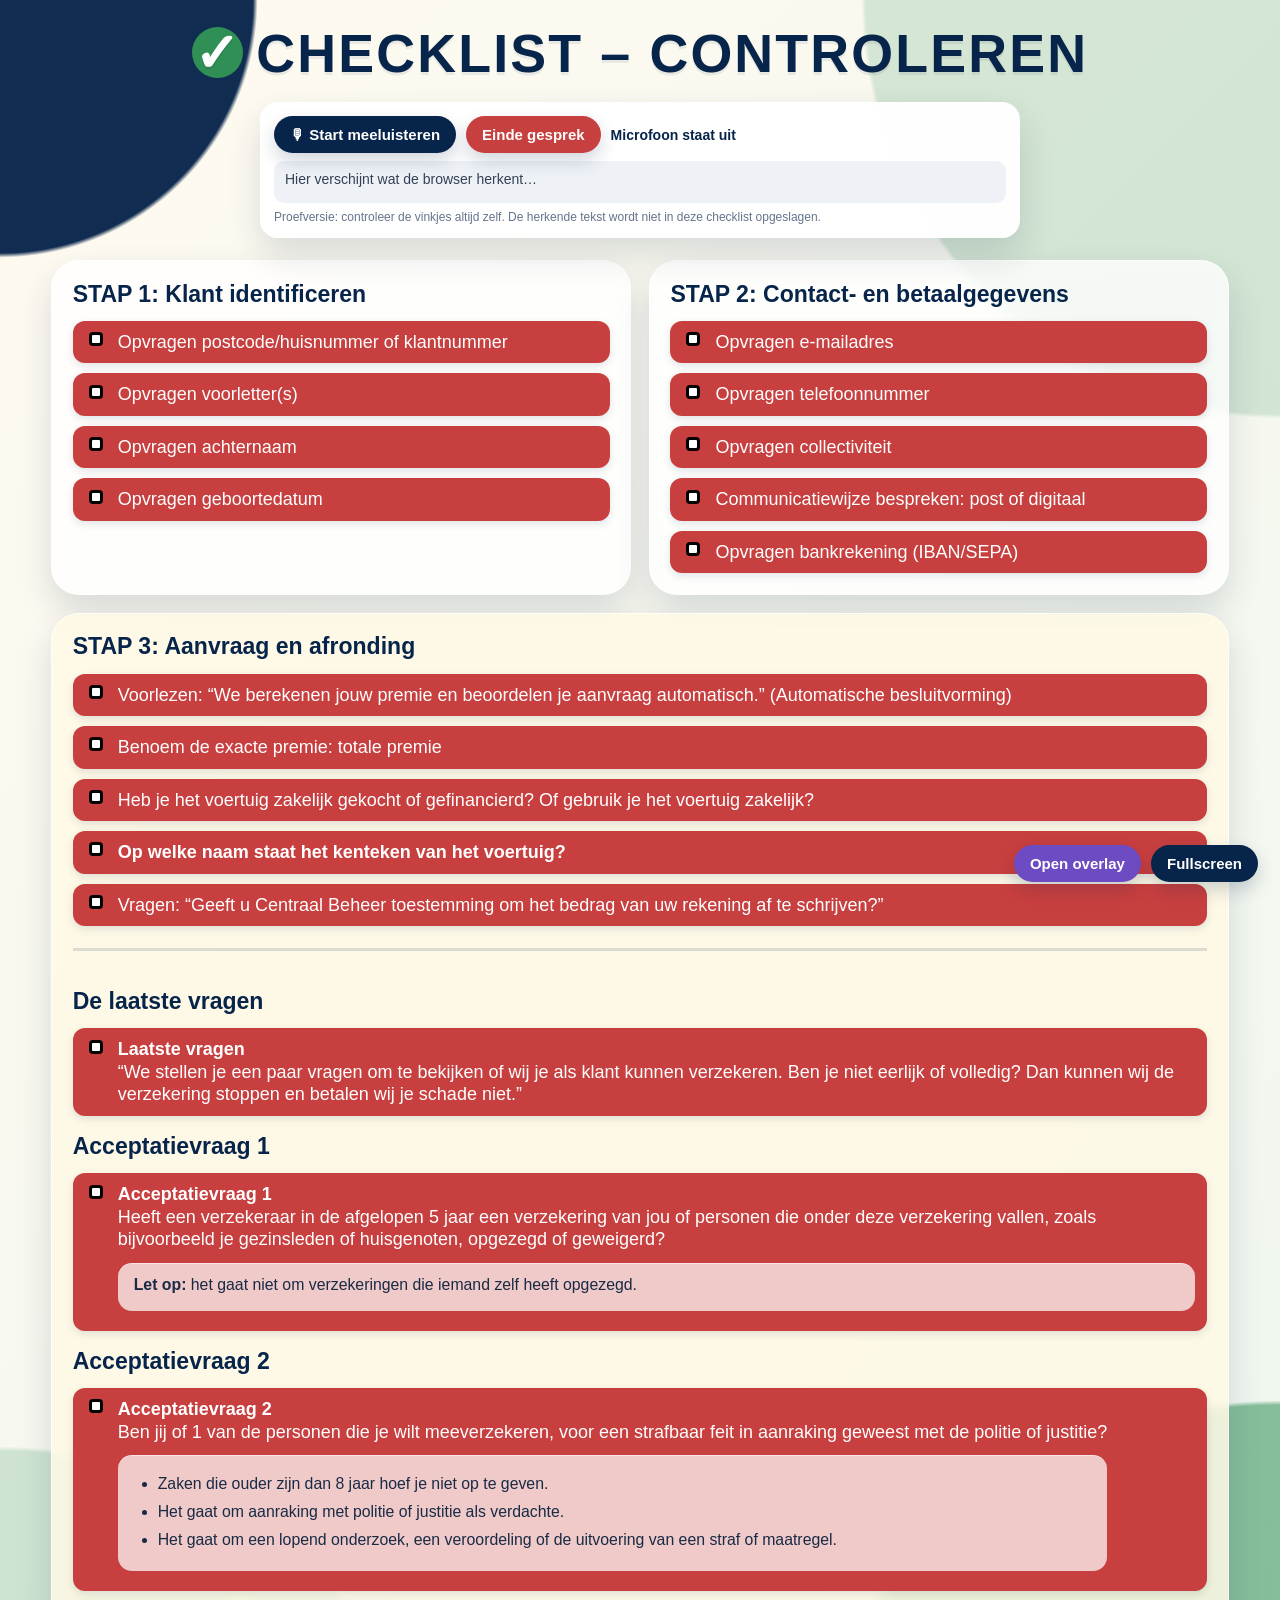
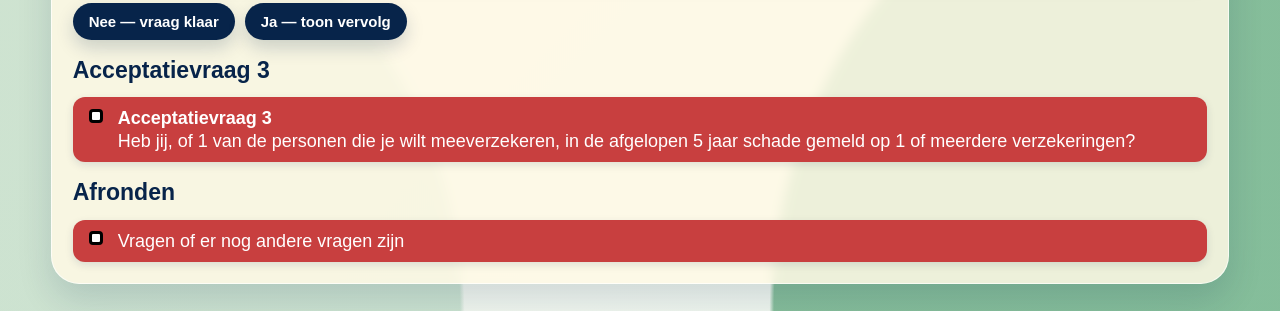
==== commit c16c2254: "Refactor compliance checker into modular architecture" ====
--- a/index.html
+++ b/index.html
@@ -4,1222 +4,36 @@
   <meta charset="utf-8">
   <meta name="viewport" content="width=device-width, initial-scale=1">
   <title>Checklist – Controleren</title>
-  <style>
-    :root {
-      --navy: #07244a;
-      --green: #2f8f55;
-      --gold: #d8a319;
-      --bg: #f7f3e9;
-      --card: rgba(255,255,255,.78);
-      --shadow: 0 16px 35px rgba(7, 36, 74, .14);
-    }
-
-    * { box-sizing: border-box; }
-
-    body {
-      margin: 0;
-      min-height: 100vh;
-      font-family: Arial, Helvetica, sans-serif;
-      color: var(--navy);
-      background:
-        radial-gradient(circle at top left, rgba(7,36,74,.96) 0 11%, transparent 11.2%),
-        radial-gradient(circle at top right, rgba(47,143,85,.18) 0 18%, transparent 18.2%),
-        radial-gradient(circle at bottom right, rgba(47,143,85,.55) 0 22%, transparent 22.2%),
-        radial-gradient(circle at bottom left, rgba(47,143,85,.20) 0 20%, transparent 20.2%),
-        linear-gradient(135deg, #fffaf0, #edf6ef);
-      overflow: auto;
-    }
-
-    .page {
-      width: 100vw;
-      min-height: 100vh;
-      padding: clamp(18px, 2.1vw, 36px);
-      display: flex;
-      flex-direction: column;
-      gap: clamp(14px, 1.7vw, 26px);
-    }
-
-    header {
-      text-align: center;
-      flex: 0 0 auto;
-    }
-
-    h1 {
-      margin: 0;
-      font-size: clamp(32px, 4.2vw, 72px);
-      letter-spacing: .04em;
-      text-transform: uppercase;
-      line-height: 1;
-      text-shadow: 0 3px 0 rgba(7,36,74,.08);
-    }
-
-    .tick {
-      display: inline-grid;
-      place-items: center;
-      width: .95em;
-      height: .95em;
-      border-radius: 50%;
-      background: var(--green);
-      color: white;
-      margin-right: .25em;
-      font-weight: 900;
-    }
-
-    main {
-      flex: 1 1 auto;
-      display: grid;
-      grid-template-columns: 1fr 1fr;
-      gap: clamp(14px, 1.4vw, 24px);
-      align-content: center;
-      max-width: 1500px;
-      width: min(92vw, 1500px);
-      margin: 0 auto;
-    }
-
-    .card {
-      background: var(--card);
-      border-radius: 28px;
-      padding: clamp(18px, 1.6vw, 28px);
-      box-shadow: var(--shadow);
-      backdrop-filter: blur(6px);
-      border: 1px solid rgba(255,255,255,.65);
-      min-height: 165px;
-    }
-
-    .wide {
-      grid-column: 1 / -1;
-      background: rgba(255, 249, 229, .85);
-    }
-
-    .acceptance-section {
-      margin-top: 22px;
-      padding-top: 20px;
-      border-top: 3px solid rgba(7,36,74,.14);
-    }
-
-    .acceptance-intro,
-    .question-note,
-    .yes-options {
-      margin: 10px 0;
-      padding: 14px 16px;
-      border-radius: 14px;
-      color: #182b45;
-      background: rgba(255,255,255,.72);
-      font-size: clamp(16px, 1.15vw, 21px);
-      line-height: 1.45;
-    }
-
-    .question-note { background: #fff5d6; }
-
-    .question-subtext {
-      display: block;
-      margin-top: 12px;
-      padding-top: 10px;
-      border-top: 1px solid rgba(255,255,255,.5);
-      font-size: .88em;
-      line-height: 1.45;
-    }
-
-    .question-subtext ul {
-      margin: 7px 0 0;
-      padding-left: 24px;
-    }
-
-    .question-subtext li { margin: 5px 0; }
-
-    .answer-buttons {
-      display: flex;
-      gap: 10px;
-      margin: 12px 0;
-    }
-
-    .answer-buttons button.selected { outline: 4px solid var(--gold); }
-
-    .yes-options[hidden] { display: none; }
-
-    .yes-options ol {
-      margin: 8px 0 0;
-      padding-left: 28px;
-    }
-
-    .yes-options li { margin: 7px 0; }
-
-    h2 {
-      margin: 0 0 14px;
-      font-size: clamp(22px, 1.8vw, 34px);
-      line-height: 1.1;
-    }
-
-    .checks {
-      display: grid;
-      gap: 10px;
-    }
-
-    .checkline {
-      display: flex;
-      align-items: flex-start;
-      gap: 12px;
-      font-size: clamp(18px, 1.35vw, 25px);
-      line-height: 1.25;
-      cursor: pointer;
-      user-select: none;
-      padding: 10px 12px;
-      border-radius: 12px;
-      color: white;
-      background: #c83f3f;
-      box-shadow: 0 3px 8px rgba(7, 36, 74, .12);
-      transition: background-color .18s ease, transform .12s ease;
-    }
-
-    .checkline:hover { transform: translateY(-1px); }
-
-    .checkline:has(input[type="checkbox"]:checked) {
-      background: var(--green);
-    }
-
-    input[type="checkbox"] {
-      appearance: none;
-      width: 1.05em;
-      height: 1.05em;
-      margin-top: .1em;
-      border: 3px solid currentColor;
-      border-radius: 4px;
-      background: white;
-      flex: 0 0 auto;
-      display: grid;
-      place-items: center;
-      cursor: pointer;
-    }
-
-    input[type="checkbox"]::after {
-      content: "✓";
-      color: var(--green);
-      font-size: .85em;
-      font-weight: 900;
-      transform: scale(0);
-      transition: transform .12s ease;
-    }
-
-    input[type="checkbox"]:checked {
-      background: white;
-      border-color: white;
-    }
-
-    input[type="checkbox"]:checked::after {
-      transform: scale(1);
-    }
-
-    input[type="checkbox"]:checked + span {
-      text-decoration: none;
-      opacity: 1;
-    }
-
-    .buttons {
-      position: fixed;
-      right: 22px;
-      bottom: 18px;
-      display: flex;
-      gap: 10px;
-    }
-
-    button {
-      border: 0;
-      border-radius: 999px;
-      padding: 10px 16px;
-      font-size: 15px;
-      font-weight: 700;
-      color: white;
-      background: var(--navy);
-      cursor: pointer;
-      box-shadow: 0 8px 18px rgba(7,36,74,.18);
-    }
-
-    button:hover { filter: brightness(1.1); }
-
-    button:disabled {
-      cursor: default;
-      opacity: .75;
-    }
-
-    #endButton { background: #c83f3f; }
-
-    #overlayButton { background: #6d4bc3; }
-
-    .speech-panel {
-      position: sticky;
-      top: 10px;
-      width: min(760px, 92vw);
-      margin: 0 auto;
-      padding: 14px;
-      border-radius: 18px;
-      background: rgba(255,255,255,.94);
-      box-shadow: var(--shadow);
-      z-index: 10;
-      transition: width .2s ease, padding .2s ease;
-    }
-
-    .speech-panel.listening {
-      width: min(420px, 92vw);
-      padding: 10px 12px;
-    }
-
-    .speech-panel.listening .speech-controls { margin-bottom: 0; }
-
-    .speech-panel.listening #transcript,
-    .speech-panel.listening .speech-note {
-      display: none;
-    }
-
-    .speech-controls {
-      display: flex;
-      flex-wrap: wrap;
-      align-items: center;
-      gap: 10px;
-      margin-bottom: 8px;
-    }
-
-    #listenButton.listening { background: #c83f3f; }
-
-    #listenStatus {
-      font-size: 14px;
-      font-weight: 700;
-    }
-
-    #transcript {
-      min-height: 42px;
-      max-height: 86px;
-      overflow-y: auto;
-      padding: 9px 11px;
-      border-radius: 10px;
-      color: #334155;
-      background: #eef2f7;
-      font-size: 14px;
-      line-height: 1.35;
-    }
-
-    .speech-note {
-      margin: 7px 0 0;
-      color: #64748b;
-      font-size: 12px;
-    }
-
-    @media (max-width: 900px) {
-      body { overflow: auto; }
-      .page { height: auto; min-height: 100vh; }
-      main { grid-template-columns: 1fr; }
-      .wide { grid-column: auto; }
-      .speech-panel { width: min(760px, 92vw); }
-      .speech-panel.listening { width: min(420px, 92vw); }
-    }
-  </style>
+  <link rel="stylesheet" href="styles.css">
 </head>
 <body>
   <div class="page">
-    <header>
-      <h1><span class="tick">✓</span>Checklist – Controleren</h1>
-    </header>
+    <header><h1><span class="tick">✓</span>Checklist – Controleren</h1></header>
 
     <aside class="speech-panel" aria-label="Spraakherkenning">
       <div class="speech-controls">
-        <button id="listenButton" type="button" onclick="startListening()">🎙 Start meeluisteren</button>
-        <button id="endButton" type="button" onclick="endConversation()">Einde gesprek</button>
+        <button id="listenButton" type="button">🎙 Start meeluisteren</button>
+        <button id="endButton" type="button">Einde gesprek</button>
         <span id="listenStatus">Microfoon staat uit</span>
       </div>
       <div id="transcript" aria-live="polite">Hier verschijnt wat de browser herkent…</div>
       <p class="speech-note">Proefversie: controleer de vinkjes altijd zelf. De herkende tekst wordt niet in deze checklist opgeslagen.</p>
     </aside>
 
-    <main>
-      <section class="card">
-        <h2>STAP 1: Klant identificeren</h2>
-        <div class="checks">
-          <label class="checkline"><input type="checkbox" id="check_1_0"><span>Opvragen postcode/huisnummer of klantnummer</span></label>
-          <label class="checkline"><input type="checkbox" id="check_1_1"><span>Opvragen voorletter(s)</span></label>
-          <label class="checkline"><input type="checkbox" id="check_1_2"><span>Opvragen achternaam</span></label>
-          <label class="checkline"><input type="checkbox" id="check_1_3"><span>Opvragen geboortedatum</span></label>
-        </div>
-      </section>
-
-      <section class="card">
-        <h2>STAP 2: Contact- en betaalgegevens</h2>
-        <div class="checks">
-          <label class="checkline"><input type="checkbox" id="check_2_0"><span>Opvragen e-mailadres</span></label>
-          <label class="checkline"><input type="checkbox" id="check_2_1"><span>Opvragen telefoonnummer</span></label>
-          <label class="checkline"><input type="checkbox" id="check_2_2"><span>Opvragen collectiviteit</span></label>
-          <label class="checkline"><input type="checkbox" id="check_2_4"><span>Communicatiewijze bespreken: post of digitaal</span></label>
-          <label class="checkline"><input type="checkbox" id="check_2_3"><span>Opvragen bankrekening (IBAN/SEPA)</span></label>
-        </div>
-      </section>
-
-      <section class="card wide">
-        <h2>STAP 3: Aanvraag en afronding</h2>
-        <div class="checks">
-          <label class="checkline"><input type="checkbox" id="check_3_0"><span>Voorlezen: “We berekenen jouw premie en beoordelen je aanvraag automatisch.” (Automatische besluitvorming)</span></label>
-          <label class="checkline"><input type="checkbox" id="check_3_1"><span>Benoem de exacte premie: totale premie</span></label>
-          <label class="checkline"><input type="checkbox" id="check_3_1a"><span>Heb je het voertuig zakelijk gekocht of gefinancierd? Of gebruik je het voertuig zakelijk?</span></label>
-          <label class="checkline"><input type="checkbox" id="check_3_1b"><span><strong>Op welke naam staat het kenteken van het voertuig?</strong></span></label>
-          <label class="checkline"><input type="checkbox" id="check_3_2"><span>Bij post benoemen dat de voorwaarden digitaal verstuurd worden. Dit gaat niet via de post.</span></label>
-          <label class="checkline"><input type="checkbox" id="check_3_3"><span>Vragen: “Geeft u Centraal Beheer toestemming om het bedrag van uw rekening af te schrijven?”</span></label>
-        </div>
-
-        <div class="acceptance-section">
-          <h2>De laatste vragen</h2>
-          <label class="checkline">
-            <input type="checkbox" id="check_3_4">
-            <span><strong>Laatste vragen</strong><br>“We stellen je een paar vragen om te bekijken of wij je als klant kunnen verzekeren. Ben je niet eerlijk of volledig? Dan kunnen wij de verzekering stoppen en betalen wij je schade niet.”</span>
-          </label>
-
-          <h2>Acceptatievraag 1</h2>
-          <label class="checkline">
-            <input type="checkbox" id="check_3_5">
-            <span><strong>Acceptatievraag 1</strong><br>Heeft een verzekeraar in de afgelopen 5 jaar een verzekering van jou of personen die onder deze verzekering vallen, zoals bijvoorbeeld je gezinsleden of huisgenoten, opgezegd of geweigerd?
-              <span class="question-subtext"><strong>Let op:</strong> het gaat niet om verzekeringen die iemand zelf heeft opgezegd.</span>
-            </span>
-          </label>
-
-          <h2>Acceptatievraag 2</h2>
-          <label class="checkline">
-            <input type="checkbox" id="check_3_6">
-            <span><strong>Acceptatievraag 2</strong><br>Ben jij of 1 van de personen die je wilt meeverzekeren, voor een strafbaar feit in aanraking geweest met de politie of justitie?
-              <span class="question-subtext">
-                <ul>
-                  <li>Zaken die ouder zijn dan 8 jaar hoef je niet op te geven.</li>
-                  <li>Het gaat om aanraking met politie of justitie als verdachte.</li>
-                  <li>Het gaat om een lopend onderzoek, een veroordeling of de uitvoering van een straf of maatregel.</li>
-                </ul>
-              </span>
-            </span>
-          </label>
-          <div class="answer-buttons" aria-label="Antwoord op acceptatievraag 2">
-            <button type="button" id="criminalNo" onclick="setCriminalAnswer(false)">Nee — vraag klaar</button>
-            <button type="button" id="criminalYes" onclick="setCriminalAnswer(true)">Ja — toon vervolg</button>
-          </div>
-          <div class="yes-options" id="criminalOptions" hidden>
-            <label class="checkline">
-              <input type="checkbox" id="check_3_6_sub">
-              <span><strong>Vervolg bij antwoord “Ja”</strong><br>Lees alle onderstaande subcategorieën voor.</span>
-            </label>
-            <ol>
-              <li>Ontzegging van de rij- of vaarbevoegdheid (alleen bij verkeersproducten)</li>
-              <li>Diefstal, inbraak, verduistering, heling, bedrog, oplichting, valsheid in geschrifte</li>
-              <li>Vernieling, brandstichting, bedreiging, afpersing, chantage, stalking, gewapende overval</li>
-              <li>Mishandeling, doodslag, moord</li>
-              <li>Vrijheidsberoving, mensenhandel</li>
-              <li>Aanranding, verkrachting, ontucht met minderjarigen, bezit van kinderporno</li>
-              <li>Bezit of handel in wapens, munitie, vuurwerk</li>
-              <li>Bezit, kweken, vervaardigen, handelen, doorvoeren of invoeren van drugs</li>
-              <li>Misdrijven die te maken hebben met terrorisme, witwassen of deelname aan een criminele organisatie</li>
-              <li>Milieumisdrijven</li>
-              <li>Alle vormen van fraude en cybercriminaliteit</li>
-            </ol>
-          </div>
-
-          <h2>Acceptatievraag 3</h2>
-          <label class="checkline">
-            <input type="checkbox" id="check_3_7">
-            <span><strong>Acceptatievraag 3</strong><br>Heb jij, of 1 van de personen die je wilt meeverzekeren, in de afgelopen 5 jaar schade gemeld op 1 of meerdere verzekeringen?</span>
-          </label>
-
-          <h2>Afronden</h2>
-          <label class="checkline"><input type="checkbox" id="check_3_8"><span>Vragen of er nog andere vragen zijn</span></label>
-        </div>
-      </section>
-    </main>
+    <main id="checklistRoot"></main>
 
     <div class="buttons">
-      <button id="overlayButton" type="button" onclick="openOverlay()">Open overlay</button>
-      <button onclick="toggleFullscreen()">Fullscreen</button>
+      <button id="overlayButton" type="button">Open overlay</button>
+      <button id="fullscreenButton" type="button">Fullscreen</button>
     </div>
   </div>
 
-  <script>
-    const boxes = Array.from(document.querySelectorAll('input[type="checkbox"]'));
-    const SpeechRecognition = window.SpeechRecognition || window.webkitSpeechRecognition;
-    const listenButton = document.getElementById("listenButton");
-    const listenStatus = document.getElementById("listenStatus");
-    const transcript = document.getElementById("transcript");
-    let recognition = null;
-    let isListening = false;
-    let rollingFinalText = "";
-    let overlayWindow = null;
-    let overlayOpenOnly = true;
-    const strictWordProgress = {};
-    const strictPreviewProgress = {};
-
-    const vehicleObjects = [
-      { key: "bestelauto", label: "bestelauto", article: "de", aliases: ["bestelauto", "bestelwagen"] },
-      { key: "motor", label: "motor", article: "de", aliases: ["motorfiets", "motor"] },
-      { key: "brommer", label: "brommer", article: "de", aliases: ["bromfiets", "brommer"] },
-      { key: "snorfiets", label: "snorfiets", article: "de", aliases: ["snorfiets"] },
-      { key: "scooter", label: "scooter", article: "de", aliases: ["scooter"] },
-      { key: "camper", label: "camper", article: "de", aliases: ["camper", "kampeerauto"] },
-      { key: "caravan", label: "caravan", article: "de", aliases: ["caravan"] },
-      { key: "aanhanger", label: "aanhanger", article: "de", aliases: ["aanhangwagen", "aanhanger", "trailer"] },
-      { key: "oldtimer", label: "oldtimer", article: "de", aliases: ["oldtimer"] },
-      { key: "auto", label: "auto", article: "de", aliases: ["personenauto", "auto", "wagen"] }
-    ];
-    const genericVehicleObject = { key: "voertuig", label: "voertuig", article: "het", aliases: [] };
-    let currentVehicleObject = genericVehicleObject;
-
-    function vehiclePhrase() {
-      return `${currentVehicleObject.article} ${currentVehicleObject.label}`;
-    }
-
-    function detectVehicleObject(text) {
-      const normalized = normalizeSpeech(text);
-      if (!normalized) return null;
-      const matches = [];
-      vehicleObjects.forEach(object => object.aliases.forEach(alias => {
-        const term = normalizeSpeech(alias);
-        const pattern = new RegExp(`(^|\\s)${term.replace(/[.*+?^${}()|[\\]\\]/g, "\\$&")}($|\\s)`);
-        if (pattern.test(normalized)) matches.push({ object, length: term.length });
-      }));
-      matches.sort((a, b) => b.length - a.length);
-      return matches[0]?.object || null;
-    }
-
-    function containsVehicleObject(text) {
-      return Boolean(detectVehicleObject(text));
-    }
-
-    function updateVehicleObjectUI() {
-      const phrase = vehiclePhrase();
-      const businessBox = document.getElementById("check_3_1a");
-      const registrationBox = document.getElementById("check_3_1b");
-      const businessText = `Heb je ${phrase} zakelijk gekocht of gefinancierd? Of gebruik je ${phrase} zakelijk?`;
-      const registrationText = `Op welke naam staat het kenteken van ${phrase}?`;
-
-      const businessLabel = businessBox?.closest(".checkline")?.querySelector(":scope > span");
-      if (businessLabel) businessLabel.textContent = businessText;
-      const registrationLabel = registrationBox?.closest(".checkline")?.querySelector(":scope > span");
-      if (registrationLabel) registrationLabel.innerHTML = `<strong>${registrationText}</strong>`;
-
-      if (overlayWindow && !overlayWindow.closed) {
-        const businessOverlay = overlayWindow.document.querySelector('[data-check-id="check_3_1a"] > span');
-        if (businessOverlay) businessOverlay.textContent = businessText;
-        const registrationOverlay = overlayWindow.document.querySelector('[data-check-id="check_3_1b"] > span');
-        if (registrationOverlay) registrationOverlay.innerHTML = `<strong>${registrationText}</strong>`;
-      }
-    }
-
-    function setVehicleObject(object) {
-      if (!object || currentVehicleObject.key === object.key) return;
-      currentVehicleObject = object;
-      updateVehicleObjectUI();
-    }
-
-    function resetVehicleObject() {
-      currentVehicleObject = genericVehicleObject;
-      updateVehicleObjectUI();
-    }
-
-    function updateVehicleObjectFromSpeech(text) {
-      if (!document.getElementById("check_3_0")?.checked) return;
-      const detected = detectVehicleObject(text);
-      if (detected) setVehicleObject(detected);
-    }
-
-    const strictReadingTargets = {
-      check_3_4: "We stellen je een paar vragen om te bekijken of wij je als klant kunnen verzekeren. Ben je niet eerlijk of volledig? Dan kunnen wij de verzekering stoppen en betalen wij je schade niet.",
-      check_3_5: "Heeft een verzekeraar in de afgelopen 5 jaar een verzekering van jou of personen die onder deze verzekering vallen, zoals bijvoorbeeld je gezinsleden of huisgenoten, opgezegd of geweigerd? Het gaat niet om verzekeringen die iemand zelf heeft opgezegd.",
-      check_3_6: "Ben jij of 1 van de personen die je wilt meeverzekeren, voor een strafbaar feit in aanraking geweest met de politie of justitie? Zaken die ouder zijn dan 8 jaar hoef je niet op te geven. Het gaat om aanraking met politie of justitie als verdachte. Het gaat om een lopend onderzoek, een veroordeling of de uitvoering van een straf of maatregel.",
-      check_3_6_sub: "Ontzegging van de rij- of vaarbevoegdheid alleen bij verkeersproducten. Diefstal, inbraak, verduistering, heling, bedrog, oplichting, valsheid in geschrifte. Vernieling, brandstichting, bedreiging, afpersing, chantage, stalking, gewapende overval. Mishandeling, doodslag, moord. Vrijheidsberoving, mensenhandel. Aanranding, verkrachting, ontucht met minderjarigen, bezit van kinderporno. Bezit of handel in wapens, munitie, vuurwerk. Bezit, kweken, vervaardigen, handelen, doorvoeren of invoeren van drugs. Misdrijven die te maken hebben met terrorisme, witwassen of deelname aan een criminele organisatie. Milieumisdrijven. Alle vormen van fraude en cybercriminaliteit.",
-      check_3_7: "Heb jij, of 1 van de personen die je wilt meeverzekeren, in de afgelopen 5 jaar schade gemeld op 1 of meerdere verzekeringen?",
-      check_3_8: "Heeft u nog andere vragen?"
-    };
-
-    const speechRules = {
-      check_1_0: ["postcode", "huisnummer", "klantnummer"],
-      check_1_1: ["voorletter", "voorletters", "initialen"],
-      check_1_2: ["achternaam", "familienaam"],
-      check_1_3: ["geboortedatum", "wanneer bent u geboren"],
-      check_2_0: ["e-mailadres", "emailadres", "e mail adres"],
-      check_2_1: ["telefoonnummer", "mobiele nummer"],
-      check_2_2: ["collectief", "collectiviteit"],
-      check_2_3: ["bankrekening", "iban", "sepa", "rekeningnummer"],
-      check_2_4: ["communicatiewijze", "communicatie wijze", "communicatievoorkeur", "communicatie voorkeur", "wijze staat digitaal", "communicatie staat digitaal", "wijze is post", "wijze is digitaal", "post of digitaal"],
-      check_3_0: ["berekenen jouw premie", "beoordelen je aanvraag automatisch", "automatische besluitvorming"],
-      check_3_1: ["exacte premie", "totale premie", "totaalpremie", "de premie is", "jouw premie wordt", "uw premie wordt"],
-      check_3_1a: ["zakelijk gekocht", "zakelijk gefinancierd", "zakelijk"],
-      check_3_1b: ["op welke naam staat het kenteken", "naam staat het kenteken", "kenteken staat op naam"],
-      check_3_2: ["voorwaarden digitaal", "niet via de post", "niet per post"],
-      check_3_3: ["centraal beheer toestemming", "bedrag van uw rekening af te schrijven", "toestemming om af te schrijven"],
-      check_3_4: ["betalen wij je schade niet", "betalen we je schade niet"],
-      check_3_5: ["zelf heeft opgezegd", "zelf hebben opgezegd"],
-      check_3_6: ["uitvoering van een straf of maatregel"],
-      check_3_6_sub: ["fraude en cybercriminaliteit"],
-      check_3_7: ["een of meerdere verzekeringen", "1 of meerdere verzekeringen"],
-      check_3_8: ["nog andere vragen", "heeft u nog vragen", "kan ik nog ergens mee helpen"]
-    };
-
-    function normalizeSpeech(text) {
-      return text
-        .toLocaleLowerCase("nl-NL")
-        .normalize("NFD")
-        .replace(/[\u0300-\u036f]/g, "")
-        .replace(/[^a-z0-9]+/g, " ")
-        .replace(/\s+/g, " ")
-        .trim();
-    }
-
-    function normalizeStrictWord(word) {
-      const normalized = normalizeSpeech(word);
-      const numbers = { een:"1", vijf:"5", acht:"8" };
-      const politeVariants = {
-        je:"u_vorm", jij:"u_vorm", jou:"u_vorm", jouw:"u_vorm", u:"u_vorm", uw:"u_vorm",
-        bent:"ben", heeft:"heb", hoeft:"hoef", wil:"wilt",
-        bekijken:"kijken", we:"wij"
-      };
-      return numbers[normalized] || politeVariants[normalized] || normalized;
-    }
-
-    function strictWords(id) {
-      return (strictReadingTargets[id] || "").split(/\s+/).filter(Boolean);
-    }
-
-    function strictTokens(id) {
-      return strictWords(id).map(normalizeStrictWord).filter(Boolean);
-    }
-
-    function strictSpokenTokens(text) {
-      const normalized = normalizeSpeech(text)
-        // Toegestane natuurlijke varianten in de introductie van de laatste vragen.
-        .replace(/\bbetalen\s+(?:we|wij)\s+de\s+schade\s+niet\b/g, "betalen wij je schade niet")
-        // Edge splitst Nederlandse samenstellingen soms in twee woorden of
-        // herkent het enkelvoud terwijl de zichtbare tekst meervoud gebruikt.
-        .replace(/\bverkeers\s*product(?:en)?\b/g, "verkeersproducten")
-        .replace(/\bvaar\s+bevoegdheid\b/g, "vaarbevoegdheid")
-        .replace(/\brij\s+bevoegdheid\b/g, "rijbevoegdheid");
-      return normalized.split(/\s+/).filter(Boolean).map(normalizeStrictWord);
-    }
-
-    function calculateStrictProgress(box, text, startProgress) {
-      const expected = strictTokens(box.id);
-      const spoken = strictSpokenTokens(text);
-      let progress = startProgress || 0;
-      spoken.forEach(word => {
-        // Bij acceptatievraag 2 mag de tweede inleiding worden samengevoegd:
-        // "...als verdachte, een lopend onderzoek..." is gelijkwaardig aan
-        // "...als verdachte. Het gaat om een lopend onderzoek...".
-        const maySkipRepeatedIntro = box.id === "check_3_6" &&
-          expected[progress - 1] === "verdachte" &&
-          expected[progress] === "het" &&
-          expected[progress + 1] === "gaat" &&
-          expected[progress + 2] === "om" &&
-          word === expected[progress + 3];
-        if (maySkipRepeatedIntro) progress += 3;
-        if (progress < expected.length && word === expected[progress]) progress++;
-      });
-      return progress;
-    }
-
-    function hasAny(text, alternatives) {
-      return alternatives.some(value => text.includes(value));
-    }
-
-    const flexibleMatchers = {
-      check_2_0: text => hasAny(text, ["e mail adres", "email adres", "emailadres", "e mailadres", "mail adres", "mailadres"]),
-      check_2_4: text => hasAny(text, ["communicatiewijze", "communicatie wijze", "communicatievoorkeur", "communicatie voorkeur"]) && hasAny(text, ["post", "digitaal"]),
-      check_3_0: text => text.includes("premie") && hasAny(text, ["automatisch", "beoordelen", "besluitvorming"]),
-      check_3_1: text => text.includes("premie") && hasAny(text, ["exacte", "totaal", "totale"]),
-      check_3_1a: text => text.includes("zakelijk") && (containsVehicleObject(text) || currentVehicleObject.key !== "voertuig"),
-      check_3_1b: text => text.includes("kenteken") && hasAny(text, ["welke naam", "op naam", "naam staat"]),
-      check_3_2: text => text.includes("voorwaarden") && hasAny(text, ["digitaal", "niet via de post", "niet per post"]),
-      check_3_3: text => text.includes("toestemming") && hasAny(text, ["afschrijven", "af te schrijven", "rekening"]),
-      check_3_4: text => hasAny(text, ["eerlijk", "volledig"]) && hasAny(text, ["schade niet", "verzekering stoppen"]),
-      check_3_5: text => text.includes("zelf") && text.includes("verzeker") && hasAny(text, ["opgezegd", "op gezegd", "opzegde"]),
-      check_3_6: text => hasAny(text, ["uitvoering", "uitvoeren", "uitvoer"]) && hasAny(text, ["straf", "maatregel"]),
-      check_3_6_sub: text => hasAny(text, ["fraude en cybercriminaliteit", "fraude of cybercriminaliteit", "cyber criminaliteit"]),
-      check_3_7: text => hasAny(text, ["schade gemeld", "schades gemeld", "schademelding"]) && text.includes("verzeker")
-    };
-
-    boxes.forEach(box => {
-      const saved = localStorage.getItem("werkcheck_" + box.id);
-      box.checked = saved === "true";
-      box.addEventListener("change", () => {
-        localStorage.setItem("werkcheck_" + box.id, box.checked);
-        if (!box.checked && strictReadingTargets[box.id]) {
-          strictWordProgress[box.id] = 0;
-          strictPreviewProgress[box.id] = 0;
-        }
-        // Woorden die bij de vorige actieve regel zijn uitgesproken mogen
-        // nooit doorschuiven naar de volgende rode balk.
-        rollingFinalText = "";
-        syncOverlay();
-      });
-    });
-
-    function detectCommunicationMode(text) {
-      const normalized = normalizeSpeech(text);
-      const mentionsPost = /\bpost\b/.test(normalized);
-      const mentionsDigital = /\bdigitaal\b/.test(normalized);
-      if (mentionsPost && !mentionsDigital) return "post";
-      if (mentionsDigital && !mentionsPost) return "digital";
-      return null;
-    }
-
-    function applyCommunicationMode(mode) {
-      const conditionBox = document.getElementById("check_3_2");
-      const conditionRow = conditionBox.closest(".checkline");
-      conditionRow.hidden = mode !== "post";
-
-      if (mode === "digital" && !conditionBox.checked) {
-        conditionBox.checked = true;
-        conditionBox.dispatchEvent(new Event("change"));
-      }
-      if (mode === "post" && conditionBox.checked) {
-        conditionBox.checked = false;
-        conditionBox.dispatchEvent(new Event("change"));
-      }
-      syncOverlay();
-    }
-
-    function setCommunicationMode(mode) {
-      if (mode) localStorage.setItem("communication_mode", mode);
-      else localStorage.removeItem("communication_mode");
-      applyCommunicationMode(mode);
-    }
-
-    function resetChecks() {
-      boxes.forEach(box => {
-        box.checked = false;
-        localStorage.setItem("werkcheck_" + box.id, "false");
-        if (strictReadingTargets[box.id]) {
-          strictWordProgress[box.id] = 0;
-          strictPreviewProgress[box.id] = 0;
-        }
-      });
-      resetVehicleObject();
-      setCommunicationMode(null);
-      setCriminalAnswer(null);
-      syncOverlay();
-    }
-
-    function setCriminalAnswer(answer) {
-      const options = document.getElementById("criminalOptions");
-      const yesButton = document.getElementById("criminalYes");
-      const noButton = document.getElementById("criminalNo");
-      const previousAnswer = localStorage.getItem("criminal_answer");
-      yesButton.classList.toggle("selected", answer === true);
-      noButton.classList.toggle("selected", answer === false);
-      options.hidden = answer !== true;
-
-      if (answer === null) {
-        localStorage.removeItem("criminal_answer");
-        syncOverlay();
-        return;
-      }
-
-      localStorage.setItem("criminal_answer", answer ? "yes" : "no");
-      const questionBox = document.getElementById("check_3_6");
-      if (!questionBox.checked) {
-        questionBox.checked = true;
-        questionBox.dispatchEvent(new Event("change"));
-      }
-
-      const followUpBox = document.getElementById("check_3_6_sub");
-      if (answer === false && !followUpBox.checked) {
-        followUpBox.checked = true;
-        followUpBox.dispatchEvent(new Event("change"));
-      }
-      if (answer === true && previousAnswer === "no" && followUpBox.checked) {
-        followUpBox.checked = false;
-        followUpBox.dispatchEvent(new Event("change"));
-      }
-      syncOverlay();
-    }
-
-    function processAcceptanceAnswer(text) {
-      const questionBox = document.getElementById("check_3_6");
-      if (!questionBox.checked || localStorage.getItem("criminal_answer") !== null) return;
-
-      const normalized = normalizeSpeech(text);
-      const yesAnswer = /^(ja|ja hoor|jazeker)\b/.test(normalized) || /\b(ja|ja hoor|jazeker)$/.test(normalized);
-      const noAnswer = /^(nee|nee hoor)\b/.test(normalized) || /\b(nee|nee hoor)$/.test(normalized);
-      if (yesAnswer && !noAnswer) setCriminalAnswer(true);
-      if (noAnswer && !yesAnswer) setCriminalAnswer(false);
-    }
-
-    function processStrictReading(box, text) {
-      const expected = strictTokens(box.id);
-      const progress = calculateStrictProgress(box, text, strictWordProgress[box.id] || 0);
-      strictWordProgress[box.id] = progress;
-      strictPreviewProgress[box.id] = progress;
-      syncOverlay();
-      if (progress >= expected.length && expected.length) {
-        box.checked = true;
-        box.dispatchEvent(new Event("change"));
-        rollingFinalText = "";
-      }
-    }
-
-    function previewStrictReading(text) {
-      const box = boxes.find(item =>
-        /^check_3_/.test(item.id) &&
-        !item.checked &&
-        !item.closest(".checkline").hidden
-      );
-      if (!box || !strictReadingTargets[box.id]) return;
-      const preview = calculateStrictProgress(box, text, strictWordProgress[box.id] || 0);
-      strictPreviewProgress[box.id] = Math.max(strictPreviewProgress[box.id] || 0, preview);
-      updateStrictOverlayProgress(box, strictPreviewProgress[box.id]);
-    }
-
-    function speechMatchFor(box, text, normalized) {
-      const phrases = speechRules[box.id] || [];
-      const communicationMode = box.id === "check_2_4" ? detectCommunicationMode(text) : null;
-      const exactMatch = box.id === "check_2_4"
-        ? communicationMode !== null
-        : phrases.some(phrase => normalized.includes(normalizeSpeech(phrase)));
-      const flexibleMatch = box.id === "check_2_4"
-        ? false
-        : flexibleMatchers[box.id]?.(normalized) || false;
-      return { matched: exactMatch || flexibleMatch, communicationMode };
-    }
-
-    function completeSpeechBox(box, communicationMode = null) {
-      if (communicationMode) setCommunicationMode(communicationMode);
-      box.checked = true;
-      box.dispatchEvent(new Event("change"));
-      box.closest(".checkline").animate(
-          [{ transform: "scale(1)" }, { transform: "scale(1.025)" }, { transform: "scale(1)" }],
-          { duration: 420 }
-      );
-    }
-
-    function processSpeech(text) {
-      const normalized = normalizeSpeech(text);
-
-      // Stap 1 en 2 mogen door elkaar worden afgehandeld. Zolang daar nog
-      // een zichtbare rode balk staat, blijft stap 3 volledig geblokkeerd.
-      const freeOrderBoxes = boxes.filter(box =>
-        /^check_[12]_/.test(box.id) &&
-        !box.checked &&
-        !box.closest(".checkline").hidden
-      );
-      if (freeOrderBoxes.length) {
-        let matchedAny = false;
-        freeOrderBoxes.forEach(box => {
-          const match = speechMatchFor(box, text, normalized);
-          if (!match.matched) return;
-          completeSpeechBox(box, match.communicationMode);
-          matchedAny = true;
-        });
-        if (matchedAny) rollingFinalText = "";
-        return;
-      }
-
-      // Vanaf stap 3 luistert uitsluitend de eerste nog openstaande rode balk.
-      const activeBox = boxes.find(box =>
-        /^check_3_/.test(box.id) &&
-        !box.checked &&
-        !box.closest(".checkline").hidden
-      );
-      if (!activeBox) return;
-
-      if (strictReadingTargets[activeBox.id]) {
-        processStrictReading(activeBox, text);
-        return;
-      }
-
-      const match = speechMatchFor(activeBox, text, normalized);
-      if (match.matched) {
-        completeSpeechBox(activeBox, match.communicationMode);
-        // Een volgende regel mag alleen luisteren naar tekst die ná het
-        // afronden van de huidige rode balk wordt uitgesproken.
-        rollingFinalText = "";
-      }
-    }
-
-    function setupRecognition() {
-      if (!SpeechRecognition) return false;
-      recognition = new SpeechRecognition();
-      recognition.lang = "nl-NL";
-      recognition.continuous = true;
-      recognition.interimResults = true;
-
-      recognition.onresult = event => {
-        let finalText = "";
-        let interimText = "";
-        for (let i = event.resultIndex; i < event.results.length; i++) {
-          const words = event.results[i][0].transcript;
-          if (event.results[i].isFinal) finalText += words + " ";
-          else interimText += words;
-        }
-        const heard = (finalText || interimText).trim();
-        if (heard) {
-          transcript.textContent = heard;
-        }
-        if (finalText.trim()) {
-          // Het voertuig wordt gespreksspecifiek herkend zodra de automatische
-          // besluitvorming is afgerond. Hierdoor veranderen objectgebonden
-          // vragen direct mee met auto, motor, brommer, camper, caravan, enz.
-          updateVehicleObjectFromSpeech(finalText);
-          // Controleer uitsluitend deze nieuwe, afgeronde spraakuiting.
-          // Te vroeg uitgesproken woorden worden dus niet onthouden.
-          rollingFinalText = finalText.trim();
-          processSpeech(finalText);
-          // Als juist deze uiting de automatische besluitvorming afrondde,
-          // probeer objectherkenning daarna nogmaals.
-          updateVehicleObjectFromSpeech(finalText);
-          processAcceptanceAnswer(finalText);
-        }
-        if (interimText.trim()) {
-          updateVehicleObjectFromSpeech(interimText);
-          previewStrictReading(interimText);
-        }
-      };
-
-      recognition.onerror = event => {
-        if (event.error === "not-allowed") {
-          isListening = false;
-          updateListeningUI("Microfoontoegang geweigerd");
-        } else if (event.error !== "no-speech") {
-          listenStatus.textContent = "Fout: " + event.error;
-        }
-      };
-
-      recognition.onend = () => {
-        if (isListening) {
-          try { startRecognition(); } catch (_) {}
-        }
-      };
-      return true;
-    }
-
-    function startRecognition() {
-      recognition.start();
-    }
-
-    function updateListeningUI(message) {
-      document.querySelector(".speech-panel").classList.toggle("listening", isListening);
-      listenButton.classList.toggle("listening", isListening);
-      listenButton.disabled = isListening;
-      listenButton.textContent = isListening ? "🎙 Meeluisteren actief" : "🎙 Start meeluisteren";
-      listenStatus.textContent = message || (isListening ? "Luistert…" : "Microfoon staat uit");
-      syncOverlay();
-    }
-
-    function overlayStyles() {
-      return `
-        :root { color-scheme: light; --navy:#07244a; --green:#2f8f55; --red:#c83f3f; --gold:#d8a319; }
-        * { box-sizing:border-box; }
-        body { margin:0; min-height:100vh; font-family:Arial,Helvetica,sans-serif; color:var(--navy); background:#f5f7f9; }
-        .overlay-shell { min-height:100vh; display:flex; flex-direction:column; }
-        .overlay-head { position:sticky; top:0; z-index:2; padding:12px; color:white; background:var(--navy); box-shadow:0 4px 14px rgba(7,36,74,.22); }
-        .overlay-title { display:flex; align-items:center; justify-content:space-between; gap:10px; margin-bottom:9px; }
-        .overlay-title strong { font-size:17px; }
-        #overlayProgress { font-size:13px; font-weight:700; white-space:nowrap; }
-        .overlay-controls { display:grid; grid-template-columns:1fr 1fr; gap:7px; }
-        .overlay-controls button { min-height:38px; border:0; border-radius:10px; padding:8px; color:white; background:#31577d; font-weight:700; cursor:pointer; }
-        #overlayListen.active { background:var(--red); }
-        #overlayEnd { background:var(--red); }
-        .overlay-filter { display:flex; align-items:center; gap:8px; margin-top:9px; font-size:13px; font-weight:700; cursor:pointer; }
-        .overlay-filter input { width:17px; height:17px; }
-        #overlayStatus { margin-top:8px; padding:7px 9px; border-radius:8px; background:rgba(255,255,255,.14); font-size:12px; font-weight:700; }
-        #overlayList { display:grid; gap:8px; padding:10px; }
-        .overlay-section { margin:8px 3px 0; font-size:12px; font-weight:900; letter-spacing:.04em; text-transform:uppercase; color:#607086; }
-        .overlay-row { display:flex; align-items:flex-start; gap:9px; padding:10px; border-radius:11px; color:white; background:var(--red); font-size:14px; line-height:1.28; cursor:pointer; box-shadow:0 2px 6px rgba(7,36,74,.13); }
-        .overlay-row.checked { background:var(--green); }
-        .overlay-row.hidden { display:none; }
-        .overlay-row input { width:20px; height:20px; margin:0; flex:0 0 auto; accent-color:var(--green); }
-        .overlay-row strong { font-weight:800; }
-        .strict-word { transition:color .22s ease, text-shadow .22s ease; }
-        .strict-word.read { color:#baffc9; text-shadow:0 0 5px rgba(186,255,201,.35); }
-        .overlay-empty { padding:30px 18px; text-align:center; color:var(--green); font-size:17px; font-weight:800; }
-        .overlay-answer { display:grid; grid-template-columns:1fr 1fr; gap:7px; margin:-2px 10px 2px; }
-        .overlay-answer button { min-height:36px; border:0; border-radius:9px; color:white; background:#31577d; font-weight:700; cursor:pointer; }
-        .overlay-answer button.selected { outline:3px solid var(--gold); }
-        .overlay-subcategories { margin:-2px 10px 4px; padding:12px 14px; border:2px solid var(--gold); border-radius:11px; background:#fff8dc; color:#182b45; font-size:13px; line-height:1.35; }
-        .overlay-subcategories strong { display:block; margin-bottom:7px; }
-        .overlay-subcategories ol { margin:0; padding-left:21px; }
-        .overlay-subcategories li { margin:5px 0; }
-      `;
-    }
-
-    function copyChecklistTextToOverlay(box, label) {
-      const source = box.closest(".checkline")?.querySelector(":scope > span");
-      if (source) label.innerHTML = source.innerHTML;
-      else label.textContent = box.id;
-      if (strictReadingTargets[box.id]) decorateStrictOverlayText(box, label);
-    }
-
-    function decorateStrictOverlayText(box, label) {
-      const doc = label.ownerDocument;
-      const expected = strictTokens(box.id);
-      let expectedIndex = 0;
-      const walker = doc.createTreeWalker(label, doc.defaultView.NodeFilter.SHOW_TEXT);
-      const textNodes = [];
-      while (walker.nextNode()) textNodes.push(walker.currentNode);
-
-      textNodes.forEach(node => {
-        const fragment = doc.createDocumentFragment();
-        node.textContent.split(/(\s+)/).forEach(part => {
-          if (!part || /^\s+$/.test(part)) {
-            fragment.appendChild(doc.createTextNode(part));
-            return;
-          }
-          const token = normalizeStrictWord(part);
-          if (expectedIndex < expected.length && token === expected[expectedIndex]) {
-            const word = doc.createElement("span");
-            word.className = "strict-word";
-            word.dataset.strictIndex = expectedIndex++;
-            word.textContent = part;
-            fragment.appendChild(word);
-          } else {
-            fragment.appendChild(doc.createTextNode(part));
-          }
-        });
-        node.replaceWith(fragment);
-      });
-    }
-
-    function updateStrictOverlayProgress(box, progress) {
-      if (!overlayWindow || overlayWindow.closed) return;
-      const targets = overlayWindow.document.querySelectorAll(
-        `[data-check-id="${box.id}"], [data-strict-id="${box.id}"]`
-      );
-      targets.forEach(target => target.querySelectorAll(".strict-word").forEach(word => {
-        word.classList.toggle("read", Number(word.dataset.strictIndex) < progress);
-      }));
-    }
-
-    function overlaySectionFor(id) {
-      if (id.startsWith("check_1_")) return "Stap 1 · Klant identificeren";
-      if (id.startsWith("check_2_")) return "Stap 2 · Contact en betalen";
-      return "Stap 3 · Aanvraag en afronding";
-    }
-
-    function buildOverlay() {
-      if (!overlayWindow || overlayWindow.closed) return;
-      const doc = overlayWindow.document;
-      doc.head.innerHTML = `<meta charset="utf-8"><meta name="viewport" content="width=device-width,initial-scale=1"><title>Compliance overlay</title><style>${overlayStyles()}</style>`;
-      doc.body.innerHTML = `
-        <div class="overlay-shell">
-          <header class="overlay-head">
-            <div class="overlay-title"><strong>✓ Compliance</strong><span id="overlayProgress"></span></div>
-            <div class="overlay-controls">
-              <button id="overlayListen" type="button">🎙 Meeluisteren</button>
-              <button id="overlayEnd" type="button">Einde gesprek</button>
-            </div>
-            <label class="overlay-filter"><input id="overlayFilter" type="checkbox" checked> Alleen openstaande punten</label>
-            <div id="overlayStatus">Microfoon staat uit</div>
-          </header>
-          <main id="overlayList"></main>
-        </div>`;
-
-      doc.getElementById("overlayListen").addEventListener("click", startListening);
-      doc.getElementById("overlayEnd").addEventListener("click", endConversation);
-      doc.getElementById("overlayFilter").addEventListener("change", event => {
-        overlayOpenOnly = event.target.checked;
-        syncOverlay();
-      });
-      renderOverlayRows();
-    }
-
-    function renderOverlayRows() {
-      if (!overlayWindow || overlayWindow.closed) return;
-      const doc = overlayWindow.document;
-      const list = doc.getElementById("overlayList");
-      if (!list) return;
-      list.innerHTML = "";
-      let previousSection = "";
-
-      boxes.forEach(box => {
-        const section = overlaySectionFor(box.id);
-        if (section !== previousSection) {
-          const heading = doc.createElement("div");
-          heading.className = "overlay-section";
-          heading.textContent = section;
-          list.appendChild(heading);
-          previousSection = section;
-        }
-
-        const row = doc.createElement("label");
-        row.className = "overlay-row";
-        row.dataset.checkId = box.id;
-        const overlayBox = doc.createElement("input");
-        overlayBox.type = "checkbox";
-        overlayBox.checked = box.checked;
-        const label = doc.createElement("span");
-        copyChecklistTextToOverlay(box, label);
-        overlayBox.addEventListener("change", () => {
-          box.checked = overlayBox.checked;
-          box.dispatchEvent(new Event("change"));
-        });
-        row.append(overlayBox, label);
-        list.appendChild(row);
-
-        if (box.id === "check_3_6") {
-          const answers = doc.createElement("div");
-          answers.className = "overlay-answer";
-          answers.id = "overlayCriminalAnswers";
-          answers.innerHTML = '<button type="button" data-answer="no">Nee — klaar</button><button type="button" data-answer="yes">Ja — vervolg</button>';
-          answers.querySelector('[data-answer="no"]').addEventListener("click", () => setCriminalAnswer(false));
-          answers.querySelector('[data-answer="yes"]').addEventListener("click", () => setCriminalAnswer(true));
-          list.appendChild(answers);
-        }
-
-        if (box.id === "check_3_6_sub") {
-          const categories = doc.createElement("div");
-          categories.className = "overlay-subcategories";
-          categories.id = "overlaySubcategories";
-          categories.dataset.strictId = box.id;
-          const title = doc.createElement("strong");
-          title.textContent = "Lees alle onderstaande subcategorieën voor:";
-          const categoryList = doc.createElement("ol");
-          document.querySelectorAll("#criminalOptions ol li").forEach(item => {
-            const category = doc.createElement("li");
-            category.textContent = item.textContent;
-            categoryList.appendChild(category);
-          });
-          categories.append(title, categoryList);
-          decorateStrictOverlayText(box, categories);
-          list.appendChild(categories);
-        }
-      });
-      syncOverlay();
-    }
-
-    function syncOverlay() {
-      if (!overlayWindow || overlayWindow.closed) return;
-      const doc = overlayWindow.document;
-      const filter = doc.getElementById("overlayFilter");
-      if (!filter) return;
-      filter.checked = overlayOpenOnly;
-
-      const answer = localStorage.getItem("criminal_answer");
-      const communicationMode = localStorage.getItem("communication_mode");
-      let completed = 0;
-      boxes.forEach(box => {
-        if (box.checked) completed++;
-        const row = doc.querySelector(`[data-check-id="${box.id}"]`);
-        if (!row) return;
-        row.classList.toggle("checked", box.checked);
-        let shouldHide = overlayOpenOnly && box.checked;
-        if (box.id === "check_3_6" && answer === null) shouldHide = false;
-        if (box.id === "check_3_6_sub") {
-          shouldHide = answer !== "yes" || (overlayOpenOnly && box.checked);
-        }
-        if (box.id === "check_3_2" && communicationMode !== "post") {
-          shouldHide = true;
-        }
-        row.classList.toggle("hidden", shouldHide);
-        const overlayBox = row.querySelector('input[type="checkbox"]');
-        if (overlayBox) overlayBox.checked = box.checked;
-        if (strictReadingTargets[box.id]) {
-          updateStrictOverlayProgress(box, strictPreviewProgress[box.id] || strictWordProgress[box.id] || 0);
-        }
-      });
-
-      doc.querySelectorAll(".overlay-section").forEach(heading => {
-        let next = heading.nextElementSibling;
-        let hasVisibleRow = false;
-        while (next && !next.classList.contains("overlay-section")) {
-          if (next.classList.contains("overlay-row") && !next.classList.contains("hidden")) hasVisibleRow = true;
-          next = next.nextElementSibling;
-        }
-        heading.hidden = !hasVisibleRow;
-      });
-
-      const empty = doc.getElementById("overlayEmpty");
-      if (empty) empty.remove();
-      if (overlayOpenOnly && completed === boxes.length) {
-        const message = doc.createElement("div");
-        message.id = "overlayEmpty";
-        message.className = "overlay-empty";
-        message.textContent = "✓ Alle controlepunten zijn afgevinkt";
-        doc.getElementById("overlayList").appendChild(message);
-      }
-
-      doc.getElementById("overlayProgress").textContent = `${completed}/${boxes.length} gereed`;
-      const overlayListen = doc.getElementById("overlayListen");
-      overlayListen.classList.toggle("active", isListening);
-      overlayListen.disabled = isListening;
-      overlayListen.textContent = isListening ? "🎙 Luistert…" : "🎙 Meeluisteren";
-      doc.getElementById("overlayStatus").textContent = listenStatus.textContent;
-
-      const answerPanel = doc.getElementById("overlayCriminalAnswers");
-      if (answerPanel) {
-        answerPanel.hidden = overlayOpenOnly && answer !== null;
-        answerPanel.querySelector('[data-answer="no"]').classList.toggle("selected", answer === "no");
-        answerPanel.querySelector('[data-answer="yes"]').classList.toggle("selected", answer === "yes");
-      }
-      const subcategories = doc.getElementById("overlaySubcategories");
-      if (subcategories) {
-        subcategories.hidden = answer !== "yes" || (overlayOpenOnly && document.getElementById("check_3_6_sub").checked);
-      }
-    }
-
-    async function openOverlay() {
-      const overlayButton = document.getElementById("overlayButton");
-      if (!("documentPictureInPicture" in window)) {
-        alert("Deze Edge-versie ondersteunt het zwevende overlayvenster niet. Werk Edge bij en probeer het opnieuw.");
-        return;
-      }
-      if (overlayWindow && !overlayWindow.closed) {
-        overlayWindow.focus();
-        return;
-      }
-
-      try {
-        overlayWindow = await window.documentPictureInPicture.requestWindow({ width: 430, height: 720 });
-        overlayButton.textContent = "Overlay geopend";
-        buildOverlay();
-        overlayWindow.addEventListener("pagehide", () => {
-          overlayWindow = null;
-          overlayButton.textContent = "Open overlay";
-        }, { once:true });
-      } catch (error) {
-        overlayWindow = null;
-        overlayButton.textContent = "Open overlay";
-        alert("De overlay kon niet worden geopend. Controleer of Edge dit bestand toestemming geeft voor Picture-in-Picture.");
-      }
-    }
-
-    async function startListening() {
-      if (!recognition && !setupRecognition()) {
-        listenStatus.textContent = "Spraakherkenning wordt niet ondersteund in deze browser";
-        return;
-      }
-      if (isListening) return;
-
-      isListening = true;
-      rollingFinalText = "";
-      transcript.textContent = "Luisteren gestart… spreek een controlepunt uit.";
-      updateListeningUI();
-      try { startRecognition(); }
-      catch (_) {
-        isListening = false;
-        updateListeningUI("Kon de microfoon niet starten");
-      }
-    }
-
-    function endConversation() {
-      resetChecks();
-      rollingFinalText = "";
-      transcript.textContent = isListening
-        ? "Nieuw gesprek gestart — de microfoon luistert verder."
-        : "Klaar voor een nieuw gesprek.";
-      updateListeningUI(isListening
-        ? "Vinkjes reset — luistert verder"
-        : "Klaar voor een nieuw gesprek");
-      window.scrollTo({ top: 0, behavior: "smooth" });
-    }
-
-    function toggleFullscreen() {
-      if (!document.fullscreenElement) {
-        document.documentElement.requestFullscreen();
-      } else {
-        document.exitFullscreen();
-      }
-    }
-
-    const savedCriminalAnswer = localStorage.getItem("criminal_answer");
-    resetVehicleObject();
-    applyCommunicationMode(localStorage.getItem("communication_mode"));
-    if (savedCriminalAnswer === "yes") setCriminalAnswer(true);
-    if (savedCriminalAnswer === "no") setCriminalAnswer(false);
-  </script>
+  <script src="checklist-data.js"></script>
+  <script src="checklist-state.js"></script>
+  <script src="vehicle-detection.js"></script>
+  <script src="checklist-ui.js"></script>
+  <script src="speech.js"></script>
+  <script src="overlay.js"></script>
+  <script src="app.js"></script>
 </body>
 </html>
--- a/styles.css
+++ b/styles.css
@@ -0,0 +1,22 @@
+:root{--navy:#07244a;--green:#2f8f55;--gold:#d8a319;--bg:#f7f3e9;--card:rgba(255,255,255,.78);--shadow:0 16px 35px rgba(7,36,74,.14)}
+*{box-sizing:border-box}
+body{margin:0;min-height:100vh;font-family:Arial,Helvetica,sans-serif;color:var(--navy);background:radial-gradient(circle at top left,rgba(7,36,74,.96) 0 11%,transparent 11.2%),radial-gradient(circle at top right,rgba(47,143,85,.18) 0 18%,transparent 18.2%),radial-gradient(circle at bottom right,rgba(47,143,85,.55) 0 22%,transparent 22.2%),radial-gradient(circle at bottom left,rgba(47,143,85,.20) 0 20%,transparent 20.2%),linear-gradient(135deg,#fffaf0,#edf6ef);overflow:auto}
+.page{width:100vw;min-height:100vh;padding:clamp(18px,2.1vw,36px);display:flex;flex-direction:column;gap:clamp(14px,1.7vw,26px)}
+header{text-align:center;flex:0 0 auto}
+h1{margin:0;font-size:clamp(32px,4.2vw,72px);letter-spacing:.04em;text-transform:uppercase;line-height:1;text-shadow:0 3px 0 rgba(7,36,74,.08)}
+.tick{display:inline-grid;place-items:center;width:.95em;height:.95em;border-radius:50%;background:var(--green);color:white;margin-right:.25em;font-weight:900}
+#checklistRoot{flex:1 1 auto;display:grid;grid-template-columns:1fr 1fr;gap:clamp(14px,1.4vw,24px);align-content:center;max-width:1500px;width:min(92vw,1500px);margin:0 auto}
+.card{background:var(--card);border-radius:28px;padding:clamp(18px,1.6vw,28px);box-shadow:var(--shadow);backdrop-filter:blur(6px);border:1px solid rgba(255,255,255,.65);min-height:165px}
+.wide{grid-column:1/-1;background:rgba(255,249,229,.85)}
+.acceptance-section{margin-top:22px;padding-top:20px;border-top:3px solid rgba(7,36,74,.14)}
+.question-subtext,.yes-options{display:block;margin:10px 0;padding:14px 16px;border-radius:14px;color:#182b45;background:rgba(255,255,255,.72);font-size:clamp(16px,1.15vw,21px);line-height:1.45}
+.question-subtext{margin-top:12px;padding-top:10px;border-top:1px solid rgba(255,255,255,.5);font-size:.88em}
+.question-subtext ul{margin:7px 0 0;padding-left:24px}.question-subtext li{margin:5px 0}
+.answer-buttons{display:flex;gap:10px;margin:12px 0}.answer-buttons button.selected{outline:4px solid var(--gold)}
+.yes-options[hidden]{display:none}.yes-options ol{margin:8px 0 0;padding-left:28px}.yes-options li{margin:7px 0}
+h2{margin:0 0 14px;font-size:clamp(22px,1.8vw,34px);line-height:1.1}.acceptance-section h2{margin-top:18px}
+.checks{display:grid;gap:10px}.checkline{display:flex;align-items:flex-start;gap:12px;font-size:clamp(18px,1.35vw,25px);line-height:1.25;cursor:pointer;user-select:none;padding:10px 12px;border-radius:12px;color:white;background:#c83f3f;box-shadow:0 3px 8px rgba(7,36,74,.12);transition:background-color .18s ease,transform .12s ease}.checkline:hover{transform:translateY(-1px)}.checkline:has(input[type=checkbox]:checked){background:var(--green)}.checkline[hidden]{display:none}
+input[type=checkbox]{appearance:none;width:1.05em;height:1.05em;margin-top:.1em;border:3px solid currentColor;border-radius:4px;background:white;flex:0 0 auto;display:grid;place-items:center;cursor:pointer}input[type=checkbox]::after{content:'✓';color:var(--green);font-size:.85em;font-weight:900;transform:scale(0);transition:transform .12s ease}input[type=checkbox]:checked{background:white;border-color:white}input[type=checkbox]:checked::after{transform:scale(1)}
+.buttons{position:fixed;right:22px;bottom:18px;display:flex;gap:10px;z-index:20}button{border:0;border-radius:999px;padding:10px 16px;font-size:15px;font-weight:700;color:white;background:var(--navy);cursor:pointer;box-shadow:0 8px 18px rgba(7,36,74,.18)}button:hover{filter:brightness(1.1)}button:disabled{cursor:default;opacity:.75}#endButton{background:#c83f3f}#overlayButton{background:#6d4bc3}
+.speech-panel{position:sticky;top:10px;width:min(760px,92vw);margin:0 auto;padding:14px;border-radius:18px;background:rgba(255,255,255,.94);box-shadow:var(--shadow);z-index:10;transition:width .2s ease,padding .2s ease}.speech-panel.listening{width:min(420px,92vw);padding:10px 12px}.speech-panel.listening .speech-controls{margin-bottom:0}.speech-panel.listening #transcript,.speech-panel.listening .speech-note{display:none}.speech-controls{display:flex;flex-wrap:wrap;align-items:center;gap:10px;margin-bottom:8px}#listenButton.listening{background:#c83f3f}#listenStatus{font-size:14px;font-weight:700}#transcript{min-height:42px;max-height:86px;overflow-y:auto;padding:9px 11px;border-radius:10px;color:#334155;background:#eef2f7;font-size:14px;line-height:1.35}.speech-note{margin:7px 0 0;color:#64748b;font-size:12px}
+@media(max-width:900px){body{overflow:auto}.page{height:auto;min-height:100vh}#checklistRoot{grid-template-columns:1fr}.wide{grid-column:auto}.speech-panel{width:min(760px,92vw)}.speech-panel.listening{width:min(420px,92vw)}}
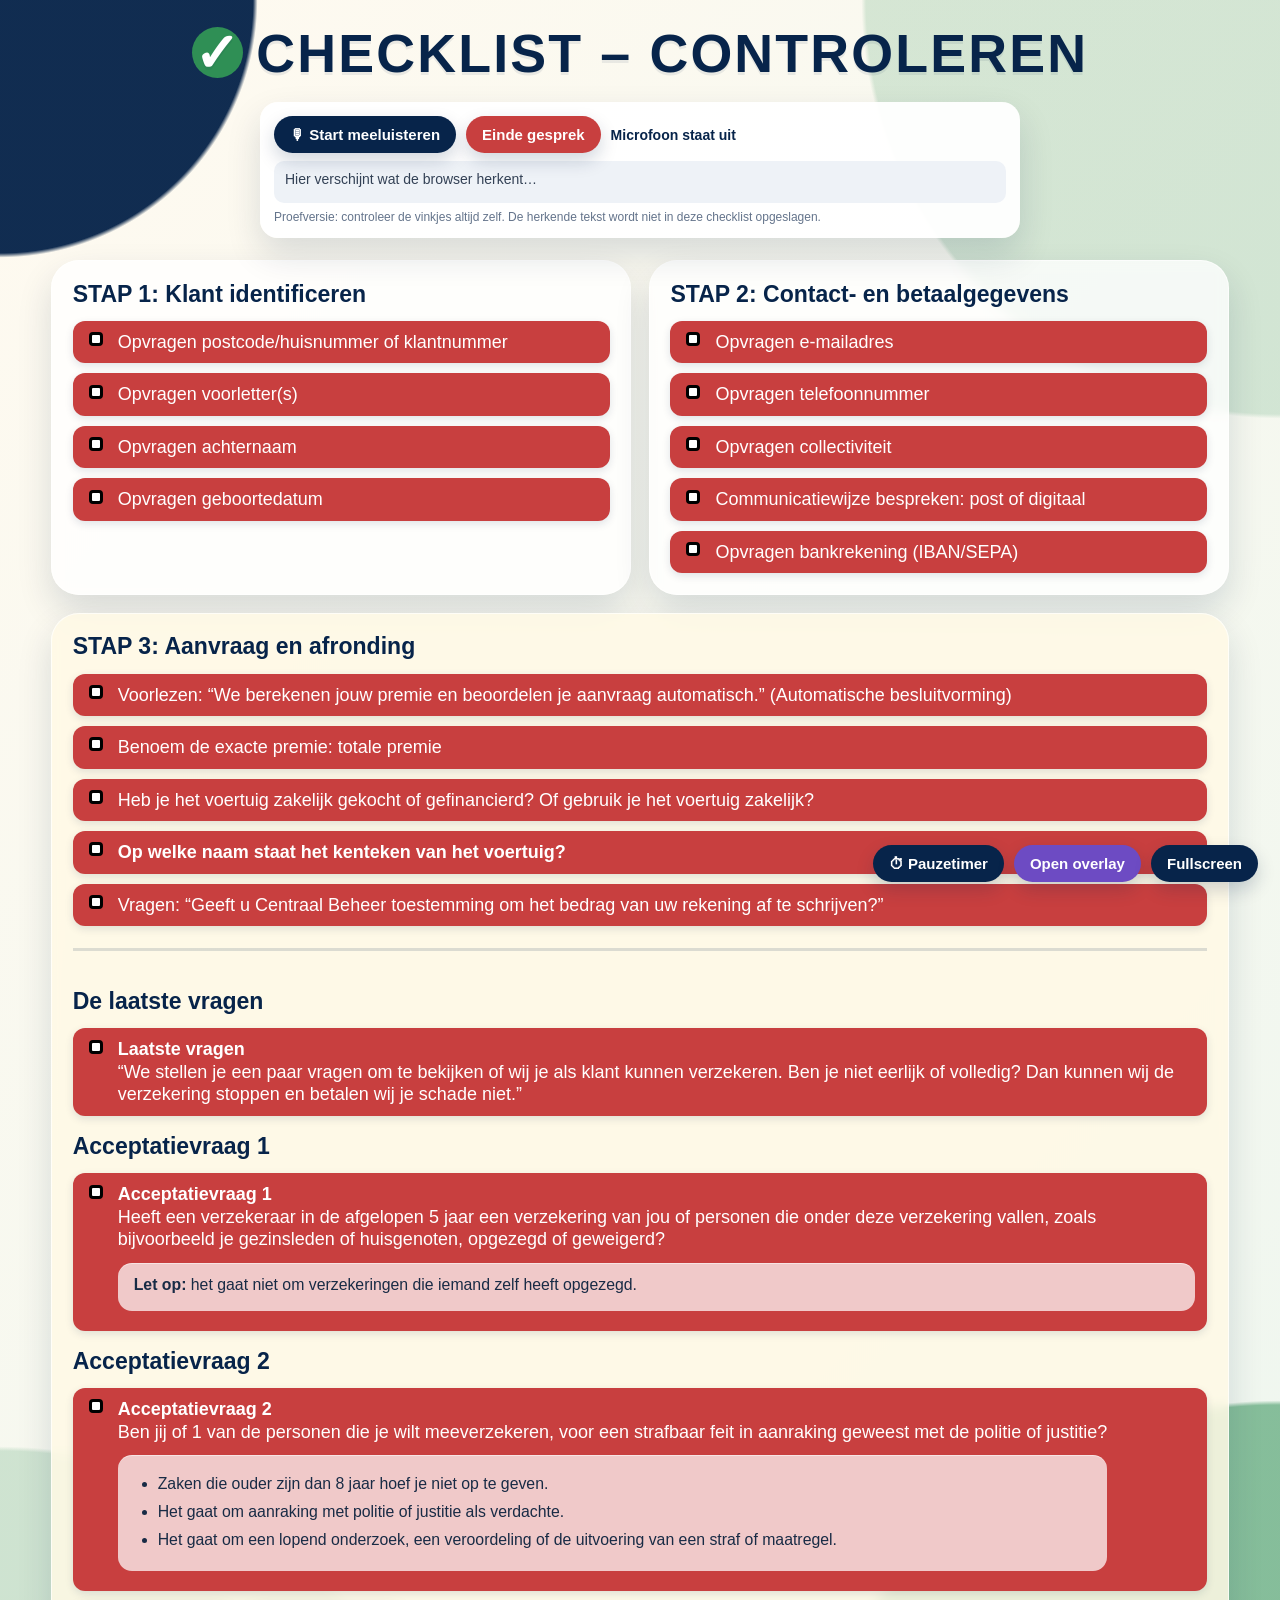
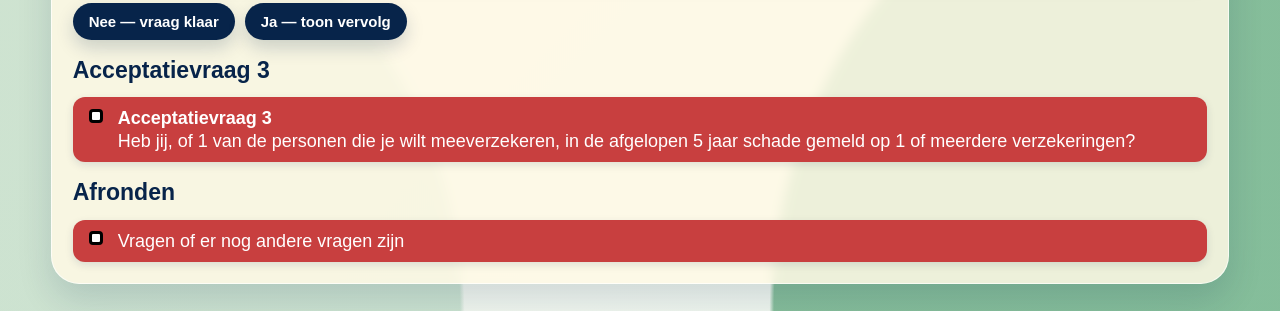
==== commit 210b6652: "Voeg pauzetimer knop en venster toe" ====
--- a/index.html
+++ b/index.html
@@ -23,9 +23,64 @@
     <main id="checklistRoot"></main>
 
     <div class="buttons">
+      <button id="pauseTimerButton" type="button">⏱ Pauzetimer</button>
       <button id="overlayButton" type="button">Open overlay</button>
       <button id="fullscreenButton" type="button">Fullscreen</button>
     </div>
+  </div>
+
+  <div id="pauseTimerModal" class="pause-modal" hidden>
+    <div class="pause-backdrop" data-pause-close></div>
+    <section class="pause-card" role="dialog" aria-modal="true" aria-labelledby="pauseTimerTitle">
+      <button id="pauseTimerClose" class="pause-close" type="button" aria-label="Pauzetimer sluiten">×</button>
+
+      <div class="pause-heading">
+        <span class="pause-icon">⏱</span>
+        <div>
+          <h2 id="pauseTimerTitle">Pauzetimer</h2>
+          <p>Houd je resterende pauzetijd van vandaag bij.</p>
+        </div>
+      </div>
+
+      <div id="pauseSetup" class="pause-setup">
+        <h3>Hoe lang werk je vandaag?</h3>
+        <div class="workday-options" aria-label="Werkduur kiezen">
+          <button type="button" data-work-hours="4">4 uur</button>
+          <button type="button" data-work-hours="6">6 uur</button>
+          <button type="button" data-work-hours="7.5">7,5 uur</button>
+          <button type="button" data-work-hours="8">8 uur</button>
+        </div>
+        <label class="custom-hours">
+          <span>Andere werkduur</span>
+          <span class="custom-hours-input"><input id="customWorkHours" type="number" min="0.5" max="24" step="0.25" inputmode="decimal" placeholder="Bijv. 8,5"> uur</span>
+        </label>
+        <div class="pause-rate-row">
+          <span>Pauzepercentage</span>
+          <strong>7,2% vast</strong>
+        </div>
+        <div class="pause-budget-preview">
+          <span>Dagtegoed</span>
+          <strong id="pauseBudgetPreview">--:--</strong>
+        </div>
+        <button id="openPauseCockpit" class="pause-primary" type="button" disabled>Open pauzetimer</button>
+      </div>
+
+      <div id="pauseCockpit" class="pause-cockpit" hidden>
+        <div id="pauseStateLabel" class="pause-state-label">Klaar voor je pauze</div>
+        <div id="pauseRemaining" class="pause-remaining">00:00</div>
+        <div class="pause-remaining-label">pauze over vandaag</div>
+
+        <div class="pause-stats">
+          <div><span>Gebruikt</span><strong id="pauseUsed">00:00</strong></div>
+          <div><span>Dagtegoed</span><strong id="pauseBudget">00:00</strong></div>
+          <div><span>Werkdag</span><strong id="pauseWorkday">0 uur</strong></div>
+        </div>
+
+        <button id="pauseStartStop" class="pause-primary pause-main-action" type="button">Start pauze</button>
+        <button id="pauseNewDay" class="pause-secondary" type="button">Nieuwe werkdag</button>
+        <p class="pause-note">Een lopende pauze blijft meetellen als je dit venster sluit of de pagina ververst.</p>
+      </div>
+    </section>
   </div>
 
   <script src="checklist-data.js"></script>
@@ -33,7 +88,8 @@
   <script src="vehicle-detection.js"></script>
   <script src="checklist-ui.js"></script>
   <script src="speech.js"></script>
-  <script src="overlay.js"></script>
+  <script src="overlay.js?v=iframe1"></script>
+  <script src="pause-timer.js"></script>
   <script src="app.js"></script>
 </body>
 </html>
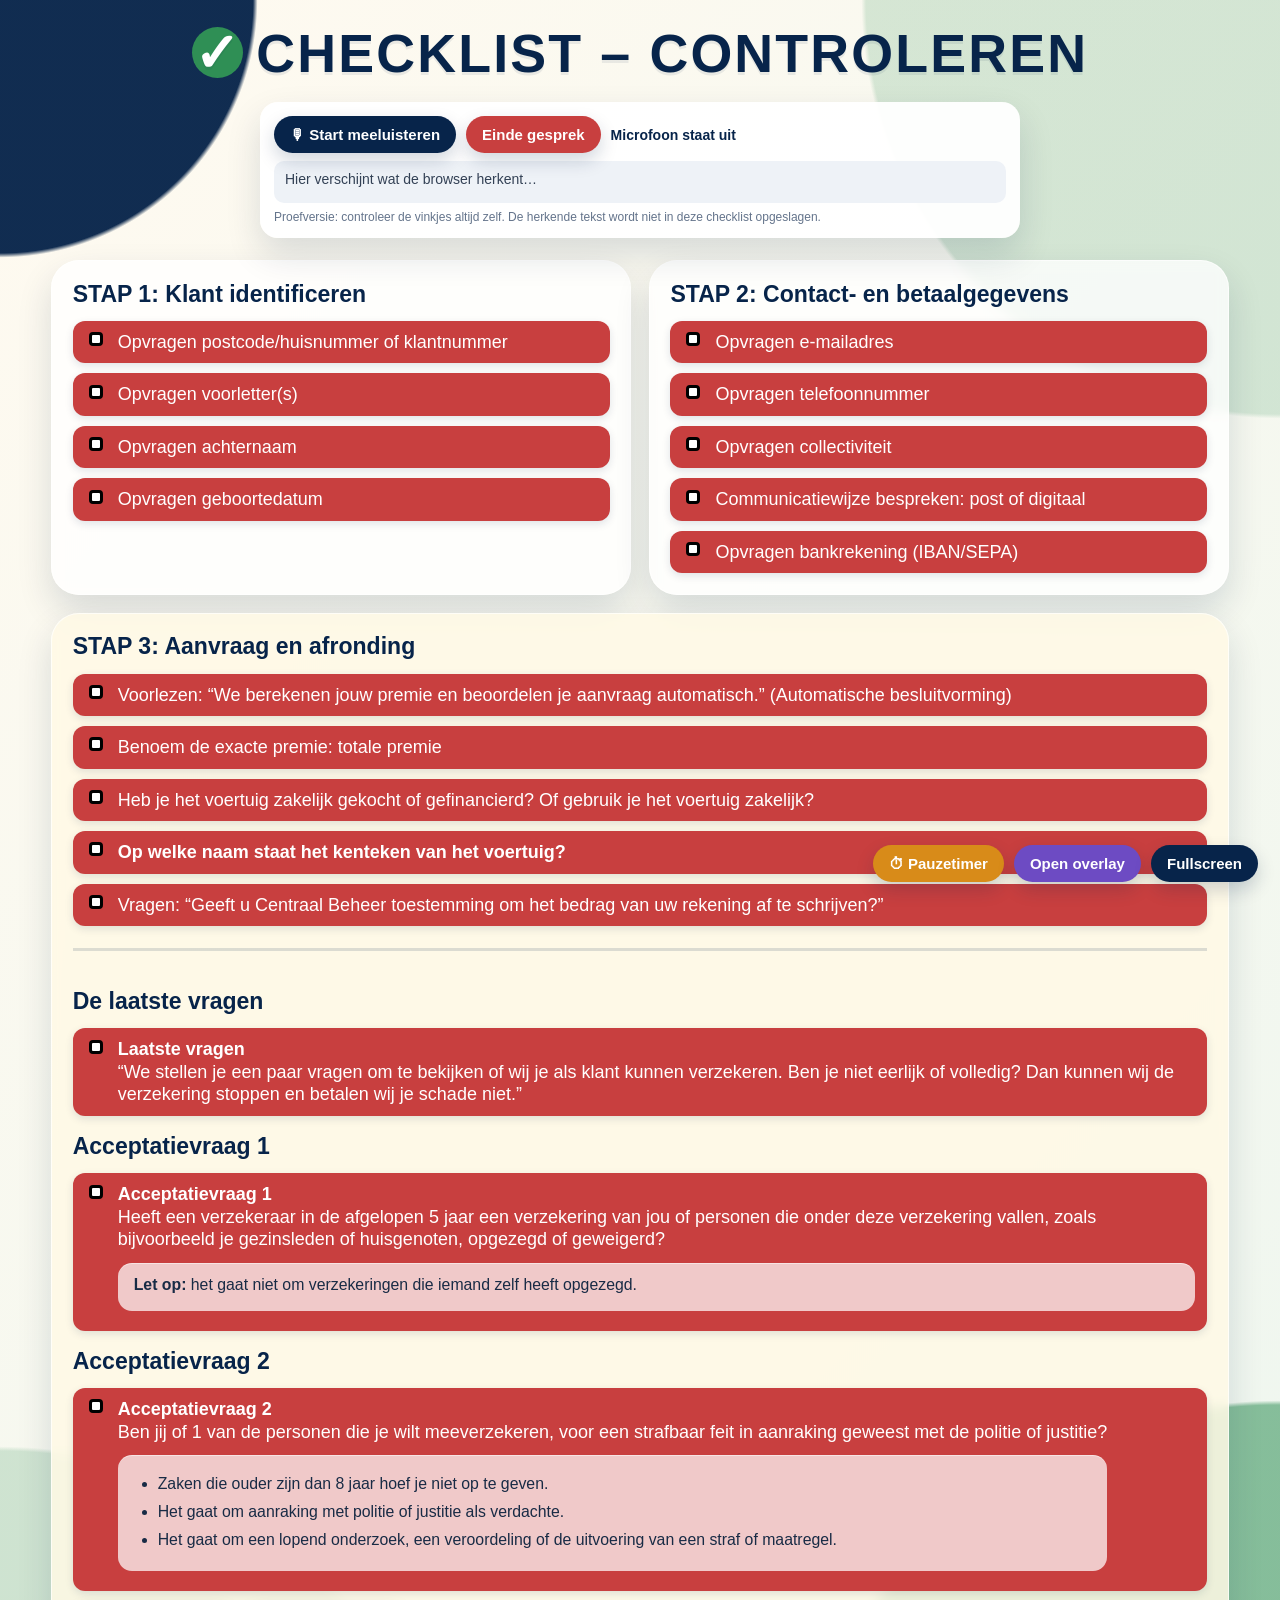
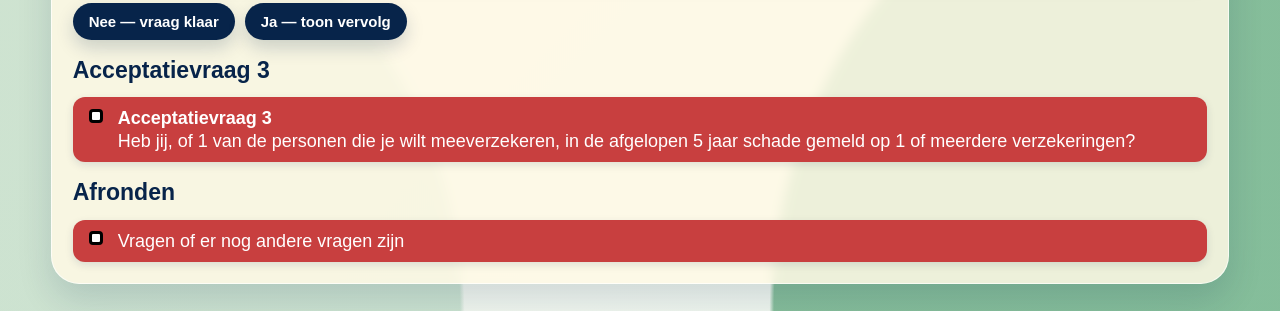
==== commit 62522128: "Move pause timer out of checklist page into floating popup" ====
--- a/index.html
+++ b/index.html
@@ -29,67 +29,13 @@
     </div>
   </div>
 
-  <div id="pauseTimerModal" class="pause-modal" hidden>
-    <div class="pause-backdrop" data-pause-close></div>
-    <section class="pause-card" role="dialog" aria-modal="true" aria-labelledby="pauseTimerTitle">
-      <button id="pauseTimerClose" class="pause-close" type="button" aria-label="Pauzetimer sluiten">×</button>
-
-      <div class="pause-heading">
-        <span class="pause-icon">⏱</span>
-        <div>
-          <h2 id="pauseTimerTitle">Pauzetimer</h2>
-          <p>Houd je resterende pauzetijd van vandaag bij.</p>
-        </div>
-      </div>
-
-      <div id="pauseSetup" class="pause-setup">
-        <h3>Hoe lang werk je vandaag?</h3>
-        <div class="workday-options" aria-label="Werkduur kiezen">
-          <button type="button" data-work-hours="4">4 uur</button>
-          <button type="button" data-work-hours="6">6 uur</button>
-          <button type="button" data-work-hours="7.5">7,5 uur</button>
-          <button type="button" data-work-hours="8">8 uur</button>
-        </div>
-        <label class="custom-hours">
-          <span>Andere werkduur</span>
-          <span class="custom-hours-input"><input id="customWorkHours" type="number" min="0.5" max="24" step="0.25" inputmode="decimal" placeholder="Bijv. 8,5"> uur</span>
-        </label>
-        <div class="pause-rate-row">
-          <span>Pauzepercentage</span>
-          <strong>7,2% vast</strong>
-        </div>
-        <div class="pause-budget-preview">
-          <span>Dagtegoed</span>
-          <strong id="pauseBudgetPreview">--:--</strong>
-        </div>
-        <button id="openPauseCockpit" class="pause-primary" type="button" disabled>Open pauzetimer</button>
-      </div>
-
-      <div id="pauseCockpit" class="pause-cockpit" hidden>
-        <div id="pauseStateLabel" class="pause-state-label">Klaar voor je pauze</div>
-        <div id="pauseRemaining" class="pause-remaining">00:00</div>
-        <div class="pause-remaining-label">pauze over vandaag</div>
-
-        <div class="pause-stats">
-          <div><span>Gebruikt</span><strong id="pauseUsed">00:00</strong></div>
-          <div><span>Dagtegoed</span><strong id="pauseBudget">00:00</strong></div>
-          <div><span>Werkdag</span><strong id="pauseWorkday">0 uur</strong></div>
-        </div>
-
-        <button id="pauseStartStop" class="pause-primary pause-main-action" type="button">Start pauze</button>
-        <button id="pauseNewDay" class="pause-secondary" type="button">Nieuwe werkdag</button>
-        <p class="pause-note">Een lopende pauze blijft meetellen als je dit venster sluit of de pagina ververst.</p>
-      </div>
-    </section>
-  </div>
-
   <script src="checklist-data.js"></script>
   <script src="checklist-state.js"></script>
   <script src="vehicle-detection.js"></script>
   <script src="checklist-ui.js"></script>
   <script src="speech.js"></script>
   <script src="overlay.js?v=iframe1"></script>
-  <script src="pause-timer.js"></script>
+  <script src="pause-timer.js?v=popup2"></script>
   <script src="app.js"></script>
 </body>
 </html>
--- a/styles.css
+++ b/styles.css
@@ -17,6 +17,8 @@
 h2{margin:0 0 14px;font-size:clamp(22px,1.8vw,34px);line-height:1.1}.acceptance-section h2{margin-top:18px}
 .checks{display:grid;gap:10px}.checkline{display:flex;align-items:flex-start;gap:12px;font-size:clamp(18px,1.35vw,25px);line-height:1.25;cursor:pointer;user-select:none;padding:10px 12px;border-radius:12px;color:white;background:#c83f3f;box-shadow:0 3px 8px rgba(7,36,74,.12);transition:background-color .18s ease,transform .12s ease}.checkline:hover{transform:translateY(-1px)}.checkline:has(input[type=checkbox]:checked){background:var(--green)}.checkline[hidden]{display:none}
 input[type=checkbox]{appearance:none;width:1.05em;height:1.05em;margin-top:.1em;border:3px solid currentColor;border-radius:4px;background:white;flex:0 0 auto;display:grid;place-items:center;cursor:pointer}input[type=checkbox]::after{content:'✓';color:var(--green);font-size:.85em;font-weight:900;transform:scale(0);transition:transform .12s ease}input[type=checkbox]:checked{background:white;border-color:white}input[type=checkbox]:checked::after{transform:scale(1)}
-.buttons{position:fixed;right:22px;bottom:18px;display:flex;gap:10px;z-index:20}button{border:0;border-radius:999px;padding:10px 16px;font-size:15px;font-weight:700;color:white;background:var(--navy);cursor:pointer;box-shadow:0 8px 18px rgba(7,36,74,.18)}button:hover{filter:brightness(1.1)}button:disabled{cursor:default;opacity:.75}#endButton{background:#c83f3f}#overlayButton{background:#6d4bc3}
+.buttons{position:fixed;right:22px;bottom:18px;display:flex;gap:10px;z-index:20}button{border:0;border-radius:999px;padding:10px 16px;font-size:15px;font-weight:700;color:white;background:var(--navy);cursor:pointer;box-shadow:0 8px 18px rgba(7,36,74,.18)}button:hover{filter:brightness(1.1)}button:disabled{cursor:default;opacity:.75}#endButton{background:#c83f3f}#overlayButton{background:#6d4bc3}#pauseTimerButton{background:#d88b19}
 .speech-panel{position:sticky;top:10px;width:min(760px,92vw);margin:0 auto;padding:14px;border-radius:18px;background:rgba(255,255,255,.94);box-shadow:var(--shadow);z-index:10;transition:width .2s ease,padding .2s ease}.speech-panel.listening{width:min(420px,92vw);padding:10px 12px}.speech-panel.listening .speech-controls{margin-bottom:0}.speech-panel.listening #transcript,.speech-panel.listening .speech-note{display:none}.speech-controls{display:flex;flex-wrap:wrap;align-items:center;gap:10px;margin-bottom:8px}#listenButton.listening{background:#c83f3f}#listenStatus{font-size:14px;font-weight:700}#transcript{min-height:42px;max-height:86px;overflow-y:auto;padding:9px 11px;border-radius:10px;color:#334155;background:#eef2f7;font-size:14px;line-height:1.35}.speech-note{margin:7px 0 0;color:#64748b;font-size:12px}
+.pause-modal[hidden]{display:none}.pause-modal{position:fixed;inset:0;z-index:100;display:grid;place-items:center;padding:18px}.pause-backdrop{position:absolute;inset:0;background:rgba(7,36,74,.58);backdrop-filter:blur(4px)}.pause-card{position:relative;width:min(560px,96vw);max-height:92vh;overflow:auto;border-radius:28px;padding:28px;background:#fffaf0;box-shadow:0 28px 70px rgba(7,36,74,.32);border:1px solid rgba(255,255,255,.8)}.pause-close{position:absolute;top:14px;right:14px;width:40px;height:40px;padding:0;font-size:28px;line-height:1;background:#eef2f7;color:var(--navy);box-shadow:none}.pause-heading{display:flex;gap:14px;align-items:center;margin-right:44px}.pause-heading h2{margin:0 0 4px;font-size:34px}.pause-heading p{margin:0;color:#5d6b7d;line-height:1.4}.pause-icon{display:grid;place-items:center;width:52px;height:52px;border-radius:16px;background:#fff1d6;font-size:28px}.pause-setup h3{margin:26px 0 12px;font-size:20px}.workday-options{display:grid;grid-template-columns:repeat(4,1fr);gap:8px}.workday-options button{padding:12px 8px;background:#e8eef5;color:var(--navy);box-shadow:none}.workday-options button.selected{background:var(--green);color:#fff}.custom-hours{display:flex;align-items:center;justify-content:space-between;gap:14px;margin-top:14px;padding:12px 14px;border-radius:14px;background:#f3f5f7;font-weight:700}.custom-hours-input{display:flex;align-items:center;gap:7px}.custom-hours input{width:100px;border:2px solid #ccd5df;border-radius:10px;padding:9px 10px;font:inherit;color:var(--navy);background:#fff}.pause-rate-row,.pause-budget-preview{display:flex;align-items:center;justify-content:space-between;gap:16px;margin-top:14px;padding:13px 15px;border-radius:14px;background:#f3f5f7}.pause-rate-row strong{color:var(--green)}.pause-budget-preview{background:#fff1d6}.pause-budget-preview strong{font-size:26px}.pause-primary,.pause-secondary{width:100%;margin-top:16px;padding:14px 18px;font-size:17px}.pause-primary{background:var(--green)}.pause-secondary{background:#e8eef5;color:var(--navy);box-shadow:none}.pause-state-label{text-align:center;margin-top:20px;font-weight:800;color:#5d6b7d}.pause-remaining{text-align:center;margin-top:6px;font-size:clamp(58px,10vw,86px);line-height:1;font-weight:900;letter-spacing:-.04em;font-variant-numeric:tabular-nums}.pause-remaining-label{text-align:center;margin-top:4px;color:#5d6b7d;font-weight:700}.pause-stats{display:grid;grid-template-columns:repeat(3,1fr);gap:10px;margin-top:24px}.pause-stats div{padding:12px 10px;border-radius:14px;background:#f3f5f7;text-align:center}.pause-stats span,.pause-stats strong{display:block}.pause-stats span{font-size:12px;color:#6b7787;text-transform:uppercase;letter-spacing:.04em}.pause-stats strong{margin-top:5px;font-size:18px}.pause-main-action.running{background:#c83f3f}.pause-note{margin:16px 4px 0;text-align:center;color:#6b7787;font-size:13px;line-height:1.45}.pause-cockpit.over-budget .pause-remaining{color:#c83f3f}
 @media(max-width:900px){body{overflow:auto}.page{height:auto;min-height:100vh}#checklistRoot{grid-template-columns:1fr}.wide{grid-column:auto}.speech-panel{width:min(760px,92vw)}.speech-panel.listening{width:min(420px,92vw)}}
+@media(max-width:600px){.buttons{right:12px;bottom:12px;left:12px;flex-wrap:wrap;justify-content:flex-end}.buttons button{padding:9px 13px;font-size:13px}.pause-card{padding:22px 16px}.pause-heading h2{font-size:28px}.workday-options{grid-template-columns:repeat(2,1fr)}.custom-hours{align-items:flex-start;flex-direction:column}.pause-stats{grid-template-columns:1fr}.pause-stats div{display:flex;justify-content:space-between;align-items:center}.pause-stats strong{margin:0}.pause-remaining{font-size:58px}}
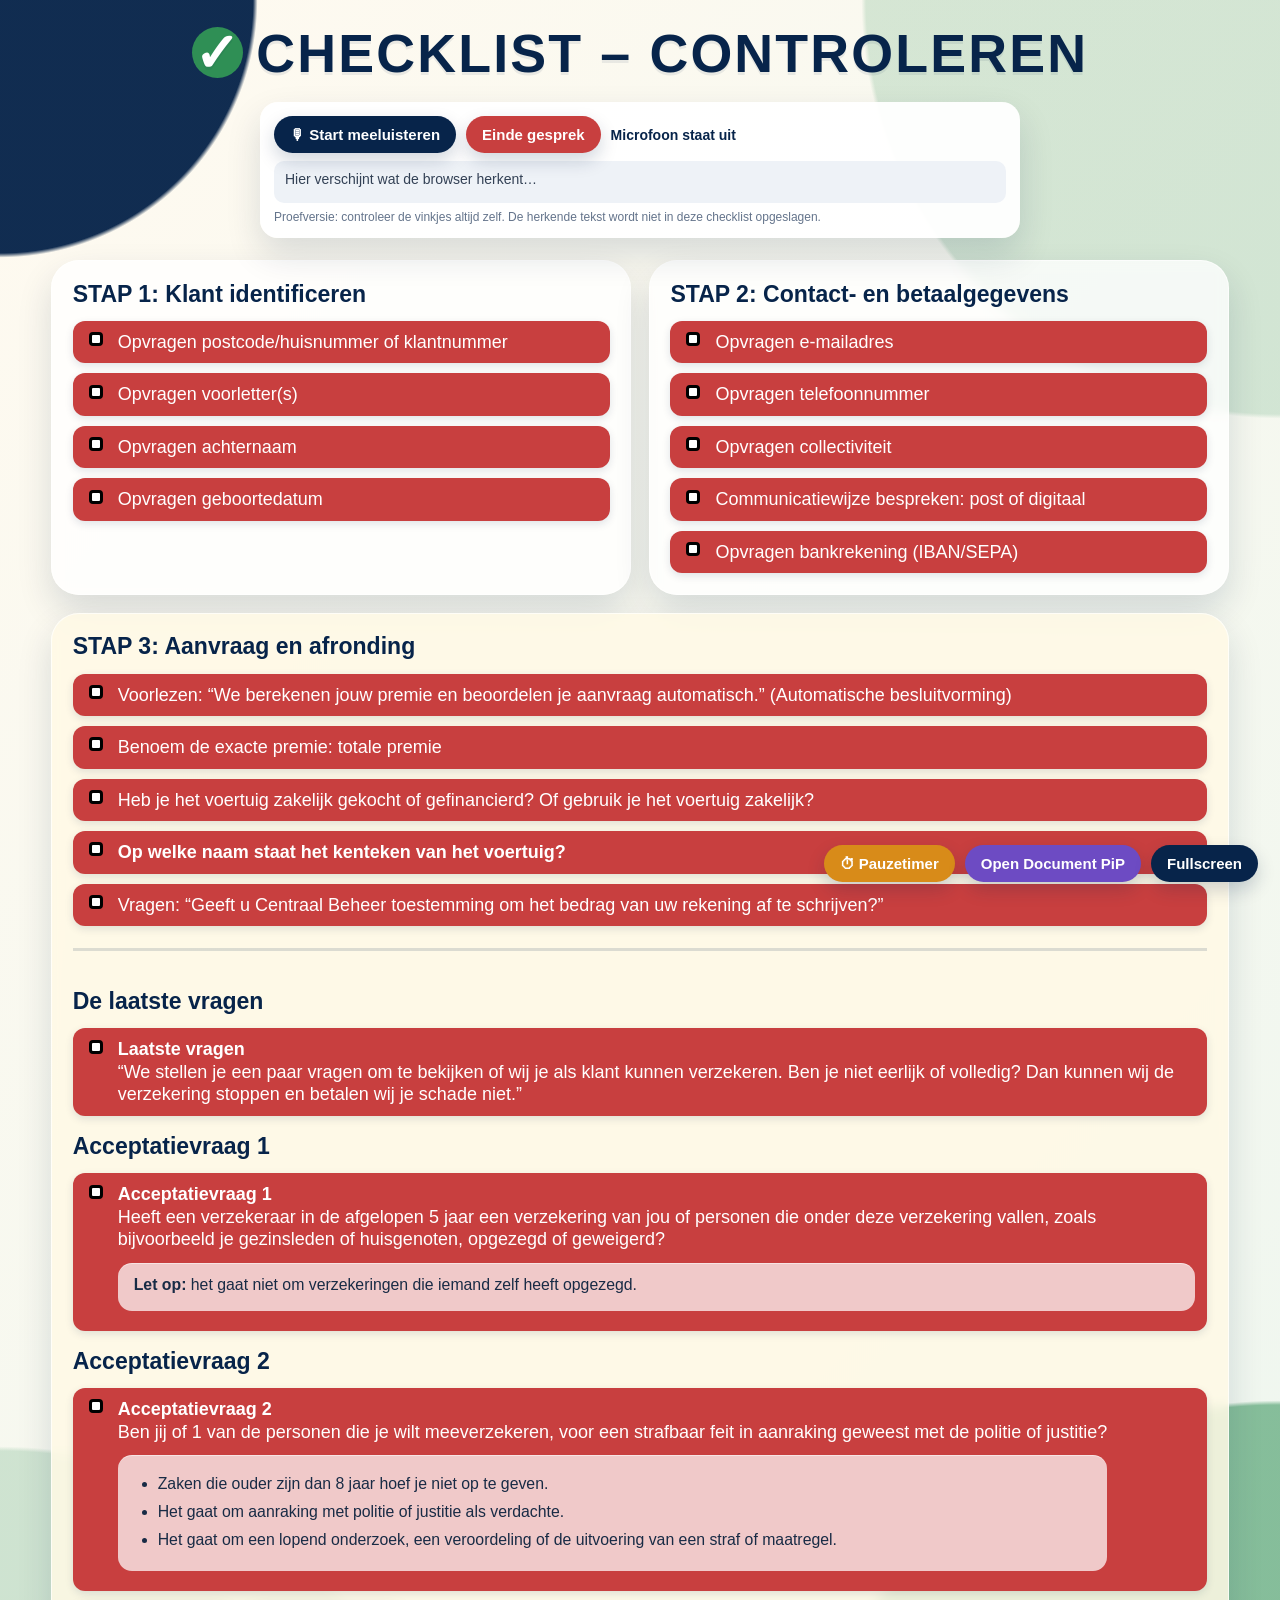
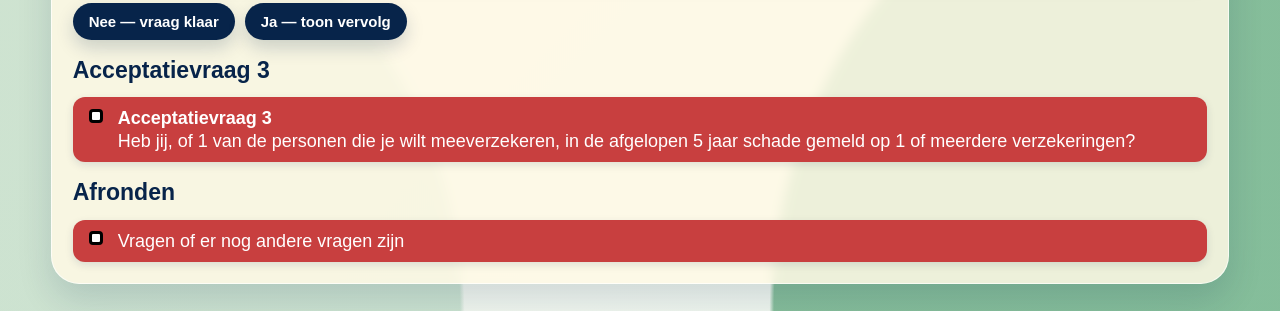
==== commit 6af253b6: "Label existing overlay clearly as Document PiP" ====
--- a/index.html
+++ b/index.html
@@ -24,7 +24,7 @@
 
     <div class="buttons">
       <button id="pauseTimerButton" type="button">⏱ Pauzetimer</button>
-      <button id="overlayButton" type="button">Open overlay</button>
+      <button id="overlayButton" type="button">Open Document PiP</button>
       <button id="fullscreenButton" type="button">Fullscreen</button>
     </div>
   </div>
@@ -34,7 +34,7 @@
   <script src="vehicle-detection.js"></script>
   <script src="checklist-ui.js"></script>
   <script src="speech.js"></script>
-  <script src="overlay.js?v=iframe1"></script>
+  <script src="overlay.js?v=document-pip2"></script>
   <script src="pause-timer.js?v=popup2"></script>
   <script src="app.js"></script>
 </body>
--- a/styles.css
+++ b/styles.css
@@ -17,8 +17,7 @@
 h2{margin:0 0 14px;font-size:clamp(22px,1.8vw,34px);line-height:1.1}.acceptance-section h2{margin-top:18px}
 .checks{display:grid;gap:10px}.checkline{display:flex;align-items:flex-start;gap:12px;font-size:clamp(18px,1.35vw,25px);line-height:1.25;cursor:pointer;user-select:none;padding:10px 12px;border-radius:12px;color:white;background:#c83f3f;box-shadow:0 3px 8px rgba(7,36,74,.12);transition:background-color .18s ease,transform .12s ease}.checkline:hover{transform:translateY(-1px)}.checkline:has(input[type=checkbox]:checked){background:var(--green)}.checkline[hidden]{display:none}
 input[type=checkbox]{appearance:none;width:1.05em;height:1.05em;margin-top:.1em;border:3px solid currentColor;border-radius:4px;background:white;flex:0 0 auto;display:grid;place-items:center;cursor:pointer}input[type=checkbox]::after{content:'✓';color:var(--green);font-size:.85em;font-weight:900;transform:scale(0);transition:transform .12s ease}input[type=checkbox]:checked{background:white;border-color:white}input[type=checkbox]:checked::after{transform:scale(1)}
-.buttons{position:fixed;right:22px;bottom:18px;display:flex;gap:10px;z-index:20}button{border:0;border-radius:999px;padding:10px 16px;font-size:15px;font-weight:700;color:white;background:var(--navy);cursor:pointer;box-shadow:0 8px 18px rgba(7,36,74,.18)}button:hover{filter:brightness(1.1)}button:disabled{cursor:default;opacity:.75}#endButton{background:#c83f3f}#overlayButton{background:#6d4bc3}#pauseTimerButton{background:#d88b19}
+.buttons{position:fixed;right:22px;bottom:18px;display:flex;gap:10px;z-index:20}button{border:0;border-radius:999px;padding:10px 16px;font-size:15px;font-weight:700;color:white;background:var(--navy);cursor:pointer;box-shadow:0 8px 18px rgba(7,36,74,.18)}button:hover{filter:brightness(1.1)}button:disabled{cursor:default;opacity:.75}#endButton{background:#c83f3f}#overlayButton{background:#6d4bc3}#pauseTimerButton{background:#d88b19}#pauseTimerButton.running{background:#2f8f55}
 .speech-panel{position:sticky;top:10px;width:min(760px,92vw);margin:0 auto;padding:14px;border-radius:18px;background:rgba(255,255,255,.94);box-shadow:var(--shadow);z-index:10;transition:width .2s ease,padding .2s ease}.speech-panel.listening{width:min(420px,92vw);padding:10px 12px}.speech-panel.listening .speech-controls{margin-bottom:0}.speech-panel.listening #transcript,.speech-panel.listening .speech-note{display:none}.speech-controls{display:flex;flex-wrap:wrap;align-items:center;gap:10px;margin-bottom:8px}#listenButton.listening{background:#c83f3f}#listenStatus{font-size:14px;font-weight:700}#transcript{min-height:42px;max-height:86px;overflow-y:auto;padding:9px 11px;border-radius:10px;color:#334155;background:#eef2f7;font-size:14px;line-height:1.35}.speech-note{margin:7px 0 0;color:#64748b;font-size:12px}
-.pause-modal[hidden]{display:none}.pause-modal{position:fixed;inset:0;z-index:100;display:grid;place-items:center;padding:18px}.pause-backdrop{position:absolute;inset:0;background:rgba(7,36,74,.58);backdrop-filter:blur(4px)}.pause-card{position:relative;width:min(560px,96vw);max-height:92vh;overflow:auto;border-radius:28px;padding:28px;background:#fffaf0;box-shadow:0 28px 70px rgba(7,36,74,.32);border:1px solid rgba(255,255,255,.8)}.pause-close{position:absolute;top:14px;right:14px;width:40px;height:40px;padding:0;font-size:28px;line-height:1;background:#eef2f7;color:var(--navy);box-shadow:none}.pause-heading{display:flex;gap:14px;align-items:center;margin-right:44px}.pause-heading h2{margin:0 0 4px;font-size:34px}.pause-heading p{margin:0;color:#5d6b7d;line-height:1.4}.pause-icon{display:grid;place-items:center;width:52px;height:52px;border-radius:16px;background:#fff1d6;font-size:28px}.pause-setup h3{margin:26px 0 12px;font-size:20px}.workday-options{display:grid;grid-template-columns:repeat(4,1fr);gap:8px}.workday-options button{padding:12px 8px;background:#e8eef5;color:var(--navy);box-shadow:none}.workday-options button.selected{background:var(--green);color:#fff}.custom-hours{display:flex;align-items:center;justify-content:space-between;gap:14px;margin-top:14px;padding:12px 14px;border-radius:14px;background:#f3f5f7;font-weight:700}.custom-hours-input{display:flex;align-items:center;gap:7px}.custom-hours input{width:100px;border:2px solid #ccd5df;border-radius:10px;padding:9px 10px;font:inherit;color:var(--navy);background:#fff}.pause-rate-row,.pause-budget-preview{display:flex;align-items:center;justify-content:space-between;gap:16px;margin-top:14px;padding:13px 15px;border-radius:14px;background:#f3f5f7}.pause-rate-row strong{color:var(--green)}.pause-budget-preview{background:#fff1d6}.pause-budget-preview strong{font-size:26px}.pause-primary,.pause-secondary{width:100%;margin-top:16px;padding:14px 18px;font-size:17px}.pause-primary{background:var(--green)}.pause-secondary{background:#e8eef5;color:var(--navy);box-shadow:none}.pause-state-label{text-align:center;margin-top:20px;font-weight:800;color:#5d6b7d}.pause-remaining{text-align:center;margin-top:6px;font-size:clamp(58px,10vw,86px);line-height:1;font-weight:900;letter-spacing:-.04em;font-variant-numeric:tabular-nums}.pause-remaining-label{text-align:center;margin-top:4px;color:#5d6b7d;font-weight:700}.pause-stats{display:grid;grid-template-columns:repeat(3,1fr);gap:10px;margin-top:24px}.pause-stats div{padding:12px 10px;border-radius:14px;background:#f3f5f7;text-align:center}.pause-stats span,.pause-stats strong{display:block}.pause-stats span{font-size:12px;color:#6b7787;text-transform:uppercase;letter-spacing:.04em}.pause-stats strong{margin-top:5px;font-size:18px}.pause-main-action.running{background:#c83f3f}.pause-note{margin:16px 4px 0;text-align:center;color:#6b7787;font-size:13px;line-height:1.45}.pause-cockpit.over-budget .pause-remaining{color:#c83f3f}
 @media(max-width:900px){body{overflow:auto}.page{height:auto;min-height:100vh}#checklistRoot{grid-template-columns:1fr}.wide{grid-column:auto}.speech-panel{width:min(760px,92vw)}.speech-panel.listening{width:min(420px,92vw)}}
-@media(max-width:600px){.buttons{right:12px;bottom:12px;left:12px;flex-wrap:wrap;justify-content:flex-end}.buttons button{padding:9px 13px;font-size:13px}.pause-card{padding:22px 16px}.pause-heading h2{font-size:28px}.workday-options{grid-template-columns:repeat(2,1fr)}.custom-hours{align-items:flex-start;flex-direction:column}.pause-stats{grid-template-columns:1fr}.pause-stats div{display:flex;justify-content:space-between;align-items:center}.pause-stats strong{margin:0}.pause-remaining{font-size:58px}}
+@media(max-width:600px){.buttons{right:12px;bottom:12px;left:12px;flex-wrap:wrap;justify-content:flex-end}.buttons button{padding:9px 13px;font-size:13px}}
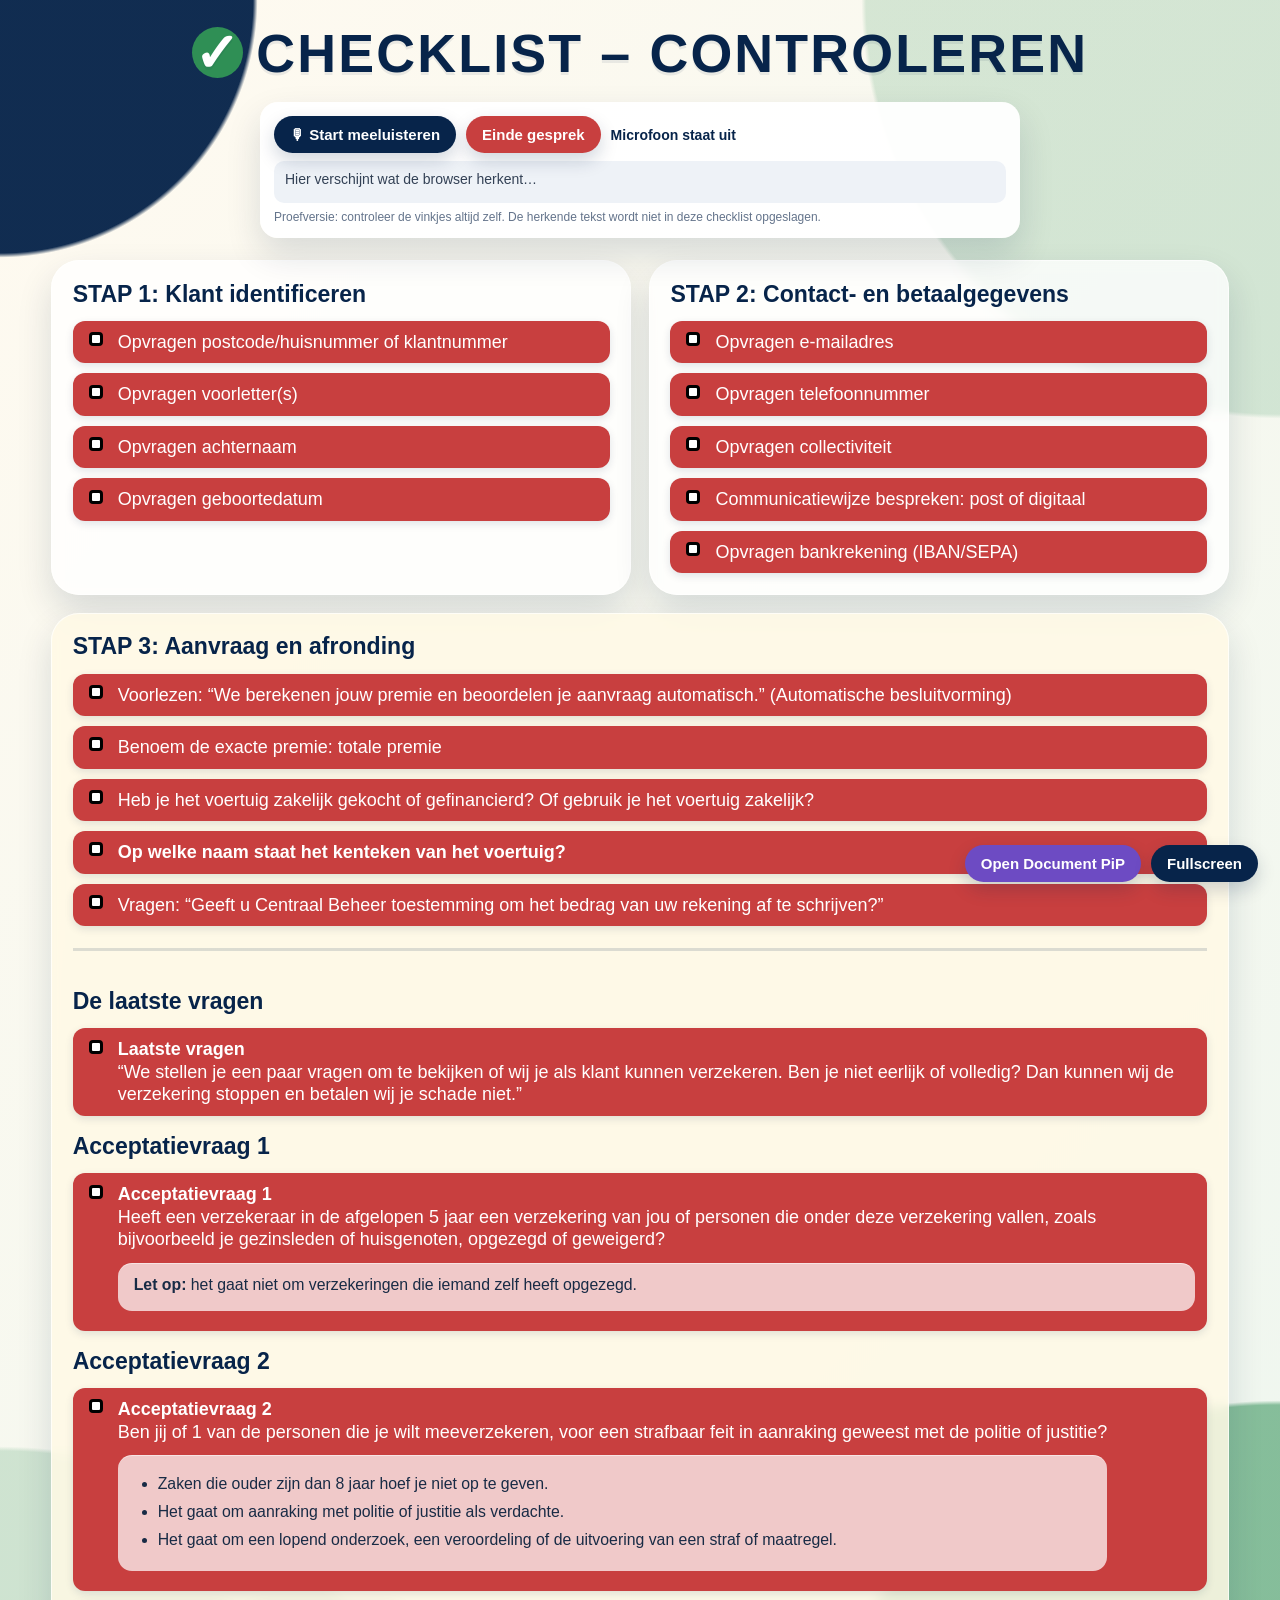
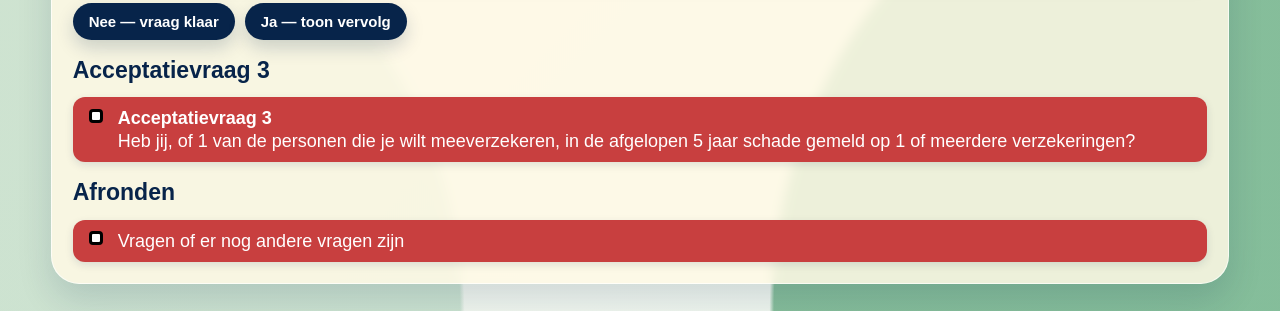
==== commit b363ac54: "Remove pause timer from checklist UI" ====
--- a/index.html
+++ b/index.html
@@ -23,7 +23,6 @@
     <main id="checklistRoot"></main>
 
     <div class="buttons">
-      <button id="pauseTimerButton" type="button">⏱ Pauzetimer</button>
       <button id="overlayButton" type="button">Open Document PiP</button>
       <button id="fullscreenButton" type="button">Fullscreen</button>
     </div>
@@ -35,7 +34,6 @@
   <script src="checklist-ui.js"></script>
   <script src="speech.js"></script>
   <script src="overlay.js?v=document-pip2"></script>
-  <script src="pause-timer.js?v=popup2"></script>
   <script src="app.js"></script>
 </body>
 </html>
